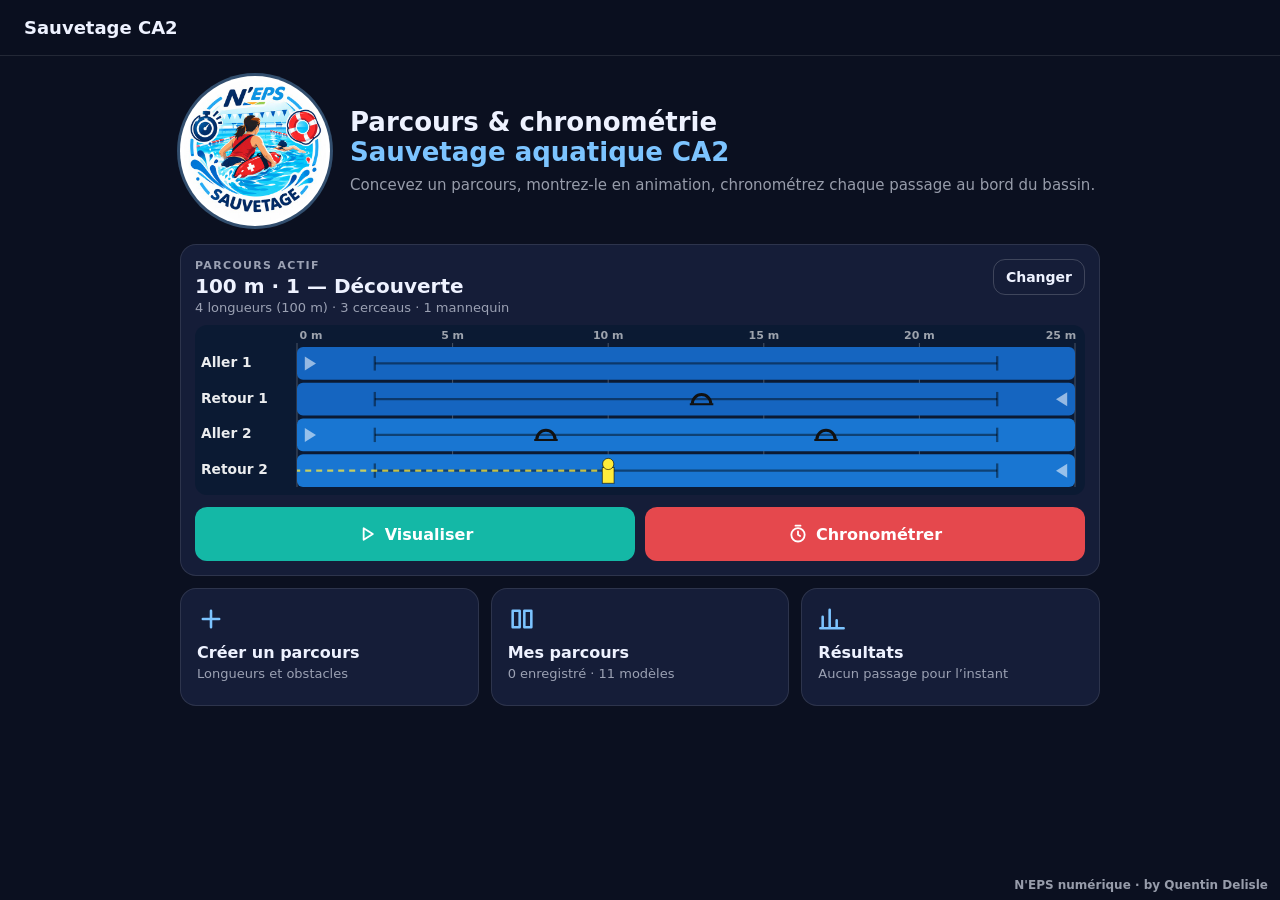
==== index.html @ 8d5564d8 "go" ====
<!DOCTYPE html>
<html lang="fr">
<head>
<meta charset="UTF-8">
<meta name="viewport" content="width=device-width, initial-scale=1.0, viewport-fit=cover">
<title>Sauvetage CA2 — Parcours & Chronométrie</title>
<meta name="description" content="Créer, visualiser et chronométrer des parcours de sauvetage aquatique (CA2) — N'EPS numérique, Académie de Nantes.">
<link rel="manifest" href="manifest.webmanifest">
<meta name="theme-color" content="#0b1020">
<meta name="mobile-web-app-capable" content="yes">
<meta name="apple-mobile-web-app-capable" content="yes">
<meta name="apple-mobile-web-app-status-bar-style" content="black-translucent">
<link rel="apple-touch-icon" href="icons/apple-touch-icon.png">
<link rel="icon" type="image/png" sizes="48x48" href="icons/favicon-48.png">
<link rel="icon" type="image/png" sizes="192x192" href="icons/icon-192.png">
<link rel="stylesheet" href="css/app.css">
</head>
<body>

<!-- ============ Barre d'application ============ -->
<header class="appbar" id="appbar">
  <button class="iconbtn" id="btnBack" aria-label="Retour" title="Retour">
    <svg viewBox="0 0 24 24"><path d="M15 18l-6-6 6-6"/></svg>
  </button>
  <h1 class="appbar-title" id="appTitle">Sauvetage CA2</h1>
  <button class="chip" id="chipCurrent" title="Changer de parcours">
    <svg viewBox="0 0 24 24"><path d="M2 16c2 0 2-1.5 4-1.5S8 16 10 16s2-1.5 4-1.5 2 1.5 4 1.5 2-1.5 4-1.5"/><path d="M2 20c2 0 2-1.5 4-1.5S8 20 10 20s2-1.5 4-1.5 2 1.5 4 1.5 2-1.5 4-1.5"/><circle cx="12" cy="6" r="2.5"/><path d="M12 8.5v3"/></svg>
    <span id="chipCurrentName">—</span>
  </button>
</header>

<main>

<!-- ============ ACCUEIL ============ -->
<section class="view" data-view="home">
  <div class="home">
    <div class="home-hero">
      <img class="home-logo" src="assets/logo.jpg" alt="N'EPS Sauvetage" width="480" height="480">
      <div>
        <h2 class="home-title">Parcours &amp; chronométrie<br><span>Sauvetage aquatique CA2</span></h2>
        <p class="muted">Concevez un parcours, montrez-le en animation, chronométrez chaque passage au bord du bassin.</p>
      </div>
    </div>

    <div class="card current-card">
      <div class="current-head">
        <div>
          <div class="eyebrow">Parcours actif</div>
          <div class="current-name" id="homeCurName">—</div>
          <div class="muted small" id="homeCurSummary"></div>
        </div>
        <button class="btn ghost sm" data-go="library">Changer</button>
      </div>
      <canvas class="schema schema-home" id="homeSchema"></canvas>
      <div class="btnrow">
        <button class="btn teal lg" data-go="view"><svg viewBox="0 0 24 24"><path d="M8 5v14l11-7z"/></svg>Visualiser</button>
        <button class="btn red lg" data-go="chrono"><svg viewBox="0 0 24 24"><circle cx="12" cy="13" r="8"/><path d="M12 9v4l2.5 1.5M9 2h6"/></svg>Chronométrer</button>
      </div>
    </div>

    <div class="tiles">
      <button class="tile" data-action="newParcours">
        <svg viewBox="0 0 24 24"><path d="M12 5v14M5 12h14"/></svg>
        <b>Créer un parcours</b><span>Longueurs et obstacles</span>
      </button>
      <button class="tile" data-go="library">
        <svg viewBox="0 0 24 24"><path d="M4 5h6v14H4zM14 5h6v14h-6z"/></svg>
        <b>Mes parcours</b><span id="tileLibCount">Modèles et parcours enregistrés</span>
      </button>
      <button class="tile" data-go="results">
        <svg viewBox="0 0 24 24"><path d="M4 20V10M10 20V4M16 20v-7M22 20H2"/></svg>
        <b>Résultats</b><span id="tileResCount">Passages chronométrés</span>
      </button>
    </div>
  </div>
</section>

<!-- ============ BIBLIOTHÈQUE ============ -->
<section class="view" data-view="library">
  <div class="wrap">
    <div class="toolbar">
      <button class="btn blue" data-action="newParcours"><svg viewBox="0 0 24 24"><path d="M12 5v14M5 12h14"/></svg>Nouveau parcours</button>
      <label class="btn ghost" for="fileImport"><svg viewBox="0 0 24 24"><path d="M12 3v12M7 10l5 5 5-5M4 21h16"/></svg>Importer (.json)</label>
      <input type="file" id="fileImport" accept="application/json,.json" multiple hidden>
    </div>
    <h3 class="section-title">Mes parcours</h3>
    <div class="grid-cards" id="libUser"></div>
    <h3 class="section-title">Modèles</h3>
    <div class="grid-cards" id="libBuiltin"></div>
  </div>
</section>

<!-- ============ ÉDITEUR ============ -->
<section class="view" data-view="editor">
  <div class="wrap editor">
    <div class="editor-side">
      <div class="card">
        <label class="field">
          <span class="field-lbl">Nom du parcours</span>
          <input type="text" id="edName" maxlength="80" placeholder="ex. Parcours niveau 2 — 2nde 4" autocomplete="off">
        </label>
        <div class="field">
          <span class="field-lbl">Nombre de longueurs (25 m)</span>
          <div class="stepper">
            <button class="btn ghost sq" id="edLenMinus" aria-label="Retirer une longueur">−</button>
            <output id="edLenVal">4</output>
            <button class="btn ghost sq" id="edLenPlus" aria-label="Ajouter une longueur">+</button>
            <span class="muted small" id="edLenMeters">100 m</span>
          </div>
        </div>
      </div>
      <div class="card schema-card">
        <canvas class="schema" id="edSchema"></canvas>
        <ul class="warnings" id="edWarnings"></ul>
      </div>
      <div class="btnrow sticky-actions">
        <button class="btn green lg" id="edSave"><svg viewBox="0 0 24 24"><path d="M5 12l5 5 9-10"/></svg>Enregistrer et utiliser</button>
        <button class="btn ghost" id="edCancel">Annuler</button>
      </div>
    </div>
    <div class="editor-main" id="edLengths"></div>
  </div>
</section>

<!-- ============ VISUALISATION ============ -->
<section class="view" data-view="view">
  <div class="viewer">
    <div class="viewer-bar">
      <button class="btn green" id="simPlay"><svg viewBox="0 0 24 24"><path d="M8 5v14l11-7z"/></svg><span>Lancer</span></button>
      <button class="btn ghost" id="simReset"><svg viewBox="0 0 24 24"><path d="M3 12a9 9 0 1 0 3-6.7L3 8"/><path d="M3 3v5h5"/></svg>Recommencer</button>
      <div class="seg" id="simSpeed" role="group" aria-label="Vitesse">
        <button data-speed="1">×1</button><button data-speed="2">×2</button><button data-speed="4">×4</button>
      </div>
      <div class="sim-status">
        <span id="simStatus">Prêt</span>
        <div class="progress"><i id="simProgress"></i></div>
      </div>
    </div>
    <div class="viewer-canvases">
      <figure class="viewbox"><figcaption>Vue de dessus <small id="simPairLbl"></small></figcaption><div class="canvas-host"><canvas id="cvTop"></canvas></div></figure>
      <figure class="viewbox"><figcaption>Vue de côté</figcaption><div class="canvas-host"><canvas id="cvSide"></canvas></div></figure>
    </div>
  </div>
</section>

<!-- ============ CHRONOMÉTRIE ============ -->
<section class="view" data-view="chrono">
  <div class="wrap chrono">
    <div class="chrono-main">
      <div class="card student">
        <input type="text" id="stNom" placeholder="NOM" autocomplete="off" class="upper">
        <input type="text" id="stPrenom" placeholder="Prénom" autocomplete="off">
        <input type="text" id="stClasse" placeholder="Classe" autocomplete="off" list="classesList" class="classe">
        <datalist id="classesList"></datalist>
      </div>

      <div class="clock" id="chronoClock" aria-live="off">00:00.0</div>

      <button class="tapbtn" id="tapBtn">
        <span class="tap-label" id="tapLabel">Départ</span>
        <span class="tap-sub" id="tapSub">Aller 1</span>
      </button>

      <div class="chrono-tools">
        <div class="faults">
          <button class="btn ghost sq" id="faultMinus" aria-label="Retirer une faute">−</button>
          <button class="btn orange fault-btn" id="faultPlus">Faute <b id="faultCount">0</b></button>
        </div>
        <button class="btn ghost" id="tapUndo"><svg viewBox="0 0 24 24"><path d="M9 14L4 9l5-5"/><path d="M4 9h11a5 5 0 0 1 0 10h-3"/></svg>Annuler le dernier</button>
        <button class="btn ghost" id="chronoReset"><svg viewBox="0 0 24 24"><path d="M3 12a9 9 0 1 0 3-6.7L3 8"/><path d="M3 3v5h5"/></svg>Réinitialiser</button>
      </div>

      <div class="card finish-card" id="finishCard" hidden>
        <div class="finish-title">Arrivée — <span id="finishTime">00:00.0</span></div>
        <div class="btnrow">
          <button class="btn green lg" id="btnSaveResult"><svg viewBox="0 0 24 24"><path d="M5 12l5 5 9-10"/></svg>Enregistrer le passage</button>
          <button class="btn ghost" id="btnResultPng"><svg viewBox="0 0 24 24"><rect x="3" y="4" width="18" height="16" rx="2"/><circle cx="9" cy="10" r="2"/><path d="M21 16l-5-5-9 9"/></svg>Fiche PNG</button>
          <button class="btn blue" id="btnNextStudent">Élève suivant →</button>
        </div>
      </div>

      <label class="switch">
        <input type="checkbox" id="optTimeObs" checked>
        <span>Chronométrer aussi les obstacles</span>
      </label>
    </div>

    <div class="chrono-side">
      <div class="card">
        <canvas class="schema" id="chronoSchema"></canvas>
      </div>
      <div class="card">
        <div class="kpis">
          <div><span>Longueurs</span><b id="kLen">—</b></div>
          <div><span>Obstacles</span><b id="kObs">—</b></div>
          <div><span>Nage seule</span><b id="kSwim">—</b></div>
        </div>
      </div>
      <div class="card">
        <ol class="timeline" id="timeline"></ol>
      </div>
    </div>
  </div>
</section>

<!-- ============ RÉSULTATS ============ -->
<section class="view" data-view="results">
  <div class="wrap">
    <div class="toolbar">
      <input type="search" id="resFilter" placeholder="Filtrer (nom, classe, parcours)…" autocomplete="off">
      <button class="btn green" id="resCsv"><svg viewBox="0 0 24 24"><path d="M12 3v12M7 10l5 5 5-5M4 21h16"/></svg>Exporter CSV</button>
      <button class="btn ghost danger" id="resClear">Tout effacer</button>
    </div>
    <div id="resList" class="res-list"></div>
  </div>
</section>

</main>

<footer class="credit">N'EPS numérique · by Quentin Delisle</footer>

<!-- Modale générique -->
<dialog id="dlg">
  <form method="dialog" class="dlg">
    <h3 id="dlgTitle"></h3>
    <p id="dlgMsg"></p>
    <input type="text" id="dlgInput" hidden autocomplete="off">
    <div class="btnrow end">
      <button class="btn ghost" value="cancel" id="dlgCancel">Annuler</button>
      <button class="btn blue" value="ok" id="dlgOk">OK</button>
    </div>
  </form>
</dialog>
<div id="toasts" aria-live="polite"></div>

<script src="js/store.js"></script>
<script src="js/schema.js"></script>
<script src="js/sim.js"></script>
<script src="js/chrono.js"></script>
<script src="js/export.js"></script>
<script src="js/app.js"></script>
<script>
if('serviceWorker' in navigator && location.protocol.startsWith('http')){
  window.addEventListener('load', ()=>navigator.serviceWorker.register('./sw.js').catch(()=>{}));
}
</script>
</body>
</html>
---- css/app.css ----
/* =========================================================
   Sauvetage CA2 — feuille de styles
   ========================================================= */
:root{
  --bg:#0b1020; --bg2:#111831; --card:#151d38; --card2:#1b2546; --line:rgba(255,255,255,.10); --line2:rgba(255,255,255,.18);
  --text:#eef2ff; --muted:rgba(238,242,255,.62);
  --blue:#2f80ed; --teal:#14b8a6; --green:#22a861; --orange:#f39c12; --red:#e5484d; --violet:#7c5cff; --yellow:#ffd54f;
  --radius:16px; --radius-sm:12px;
  --shadow:0 6px 24px rgba(0,0,0,.28);
  --appbar:56px;
  --font: system-ui, -apple-system, "Segoe UI", Roboto, Arial, sans-serif;
  --mono: ui-monospace, SFMono-Regular, Menlo, Consolas, "Liberation Mono", monospace;
}
*{box-sizing:border-box}
html,body{margin:0;padding:0;background:var(--bg);color:var(--text);font-family:var(--font);-webkit-text-size-adjust:100%}
body{min-height:100dvh;-webkit-tap-highlight-color:transparent}
svg{width:20px;height:20px;fill:none;stroke:currentColor;stroke-width:2.2;stroke-linecap:round;stroke-linejoin:round;flex:0 0 auto}
h1,h2,h3{margin:0}
.muted{color:var(--muted)} .small{font-size:13px}
[hidden]{display:none!important}

/* ---------- Barre d'application ---------- */
.appbar{position:sticky;top:0;z-index:20;height:calc(var(--appbar) + env(safe-area-inset-top));padding:env(safe-area-inset-top) 12px 0;
  display:flex;align-items:center;gap:10px;background:rgba(11,16,32,.92);backdrop-filter:blur(10px);border-bottom:1px solid var(--line)}
.appbar-title{font-size:18px;font-weight:800;flex:1;min-width:0;white-space:nowrap;overflow:hidden;text-overflow:ellipsis}
.iconbtn{width:42px;height:42px;border-radius:12px;border:1px solid var(--line);background:var(--card);color:var(--text);display:grid;place-items:center;cursor:pointer}
.iconbtn:active{transform:scale(.95)}
body.at-home #btnBack{visibility:hidden;width:0;margin-left:-10px;border:0}
.chip{display:flex;align-items:center;gap:8px;max-width:46vw;padding:8px 12px;border-radius:999px;border:1px solid var(--line2);background:var(--card);color:var(--text);font:600 14px var(--font);cursor:pointer}
.chip span{white-space:nowrap;overflow:hidden;text-overflow:ellipsis}
.chip svg{width:18px;height:18px;color:#7cc4ff}
body.at-home .chip{display:none}

main{padding:14px 14px 48px}
.view{display:none;animation:fade .18s ease}
.view.active{display:block}
@keyframes fade{from{opacity:.0;transform:translateY(4px)}to{opacity:1;transform:none}}
.wrap{max-width:1180px;margin:0 auto}

/* ---------- Boutons ---------- */
.btn{display:inline-flex;align-items:center;justify-content:center;gap:8px;min-height:46px;padding:10px 16px;border-radius:var(--radius-sm);
  border:1px solid transparent;color:#fff;font:700 15px var(--font);cursor:pointer;user-select:none;text-decoration:none;
  transition:transform .1s ease, filter .1s ease, background .15s ease;background:var(--card2)}
.btn:active{transform:scale(.97);filter:brightness(1.12)}
.btn:disabled{opacity:.45;pointer-events:none}
.btn.lg{min-height:54px;font-size:16px;padding:12px 20px}
.btn.sm{min-height:36px;padding:6px 12px;font-size:14px}
.btn.sq{width:46px;padding:0;font-size:22px}
.btn.blue{background:var(--blue)} .btn.teal{background:var(--teal)} .btn.green{background:var(--green)}
.btn.orange{background:var(--orange)} .btn.red{background:var(--red)} .btn.violet{background:var(--violet)}
.btn.ghost{background:transparent;border-color:var(--line2);color:var(--text)}
.btn.ghost:hover{background:rgba(255,255,255,.05)}
.btn.danger{color:#ff8a8f;border-color:rgba(229,72,77,.45)}
.btnrow{display:flex;flex-wrap:wrap;gap:10px}
.btnrow.end{justify-content:flex-end}
.btnrow > .btn.lg{flex:1 1 200px}

/* ---------- Cartes ---------- */
.card{background:var(--card);border:1px solid var(--line);border-radius:var(--radius);padding:14px;margin-bottom:12px}
.eyebrow{font-size:11px;letter-spacing:.12em;text-transform:uppercase;color:var(--muted);font-weight:800}
.section-title{font-size:14px;letter-spacing:.06em;text-transform:uppercase;color:var(--muted);margin:22px 2px 10px}
.toolbar{display:flex;flex-wrap:wrap;gap:10px;align-items:center}
.toolbar input[type=search]{flex:1 1 240px}

/* ---------- Champs ---------- */
input[type=text],input[type=search],input[type=number],select{
  background:var(--bg2);color:var(--text);border:1px solid var(--line2);border-radius:var(--radius-sm);
  padding:10px 12px;font:600 16px var(--font);min-height:46px;width:100%}
input:focus,select:focus{outline:2px solid var(--blue);outline-offset:1px}
input.upper{text-transform:uppercase}
.field{display:flex;flex-direction:column;gap:6px;margin-bottom:12px}
.field:last-child{margin-bottom:0}
.field-lbl{font-size:12px;font-weight:800;letter-spacing:.04em;text-transform:uppercase;color:var(--muted)}
.stepper{display:flex;align-items:center;gap:10px}
.stepper output{min-width:44px;text-align:center;font:900 26px var(--font)}

/* ---------- Accueil ---------- */
.home{max-width:920px;margin:0 auto}
.home-hero{display:flex;align-items:center;gap:20px;margin:6px 0 18px}
.home-logo{width:150px;height:150px;border-radius:50%;background:#fff;padding:4px;flex:0 0 auto;object-fit:cover;box-shadow:0 0 0 3px rgba(124,196,255,.35)}
.home-title{font-size:26px;line-height:1.15;font-weight:900}
.home-title span{color:#7cc4ff}
.home-hero p{margin:8px 0 0;font-size:15px}
.current-head{display:flex;justify-content:space-between;gap:12px;align-items:flex-start;margin-bottom:10px}
.current-name{font-size:20px;font-weight:900;margin:2px 0}
.schema{display:block;width:100%;border-radius:12px}
.schema-home{height:170px;margin-bottom:12px}
.tiles{display:grid;grid-template-columns:repeat(3,1fr);gap:12px}
.tile{display:flex;flex-direction:column;align-items:flex-start;gap:4px;text-align:left;padding:16px;border-radius:var(--radius);
  border:1px solid var(--line);background:var(--card);color:var(--text);font:inherit;cursor:pointer;min-height:118px}
.tile:active{transform:scale(.98)}
.tile svg{width:28px;height:28px;color:#7cc4ff;margin-bottom:6px}
.tile b{font-size:16px} .tile span{font-size:13px;color:var(--muted)}
@media (max-width:640px){
  .tiles{grid-template-columns:1fr}
  .tile{min-height:0;flex-direction:row;align-items:center;flex-wrap:wrap}
  .tile svg{margin:0 6px 0 0} .tile span{flex-basis:100%;padding-left:40px}
  .home-hero{flex-direction:column;text-align:center}
  .home-title{font-size:22px}
}

/* ---------- Bibliothèque ---------- */
.grid-cards{display:grid;grid-template-columns:repeat(auto-fill,minmax(280px,1fr));gap:12px}
.pcard{background:var(--card);border:1px solid var(--line);border-radius:var(--radius);padding:12px;display:flex;flex-direction:column;gap:10px}
.pcard.is-current{border-color:var(--teal);box-shadow:0 0 0 1px var(--teal) inset}
.pcard-head{display:flex;justify-content:space-between;gap:8px;align-items:flex-start}
.pcard-name{font-weight:900;font-size:16px;word-break:break-word}
.pcard canvas{height:110px}
.badge{font-size:11px;font-weight:800;padding:3px 8px;border-radius:999px;background:var(--card2);color:var(--muted);white-space:nowrap}
.badge.cur{background:rgba(20,184,166,.18);color:#5eead4}
.pcard .btnrow .btn{flex:1 1 auto;min-height:40px;padding:6px 10px;font-size:14px}
.empty{padding:22px;border:1px dashed var(--line2);border-radius:var(--radius);text-align:center;color:var(--muted)}

/* ---------- Éditeur ---------- */
.editor{display:grid;grid-template-columns:minmax(300px,400px) 1fr;gap:14px;align-items:start}
.editor-side{position:sticky;top:calc(var(--appbar) + 14px)}
.schema-card canvas{height:260px}
.warnings{list-style:none;margin:10px 0 0;padding:0;display:flex;flex-direction:column;gap:6px}
.warnings li{font-size:13px;padding:8px 10px;border-radius:10px;background:rgba(243,156,18,.12);border:1px solid rgba(243,156,18,.35);color:#ffd28a}
.warnings li.ok{background:rgba(34,168,97,.12);border-color:rgba(34,168,97,.35);color:#9be7bf}
.lencard{border-left:8px solid var(--c, var(--blue));background:linear-gradient(90deg, color-mix(in srgb, var(--c) 16%, transparent), transparent 60%), var(--card)}
.lencard-head{display:flex;justify-content:space-between;align-items:center;gap:10px}
.lentag{font-weight:900;font-size:15px;padding:6px 12px;border-radius:999px;background:var(--c);color:#fff}
.lencard-head .muted{flex:1}
.obs{display:grid;grid-template-columns:150px 1fr 1fr 44px;gap:10px;align-items:end;margin-top:10px;padding:10px;border-radius:12px;background:rgba(0,0,0,.22);border:1px solid var(--line)}
.obs .field{margin:0}
.range{display:flex;align-items:center;gap:8px}
.range input[type=range]{flex:1;accent-color:var(--blue);min-height:32px}
.range input[type=number]{width:70px;min-height:40px;padding:6px 8px;text-align:center}
.obs .noextra{min-height:40px;display:flex;align-items:center;color:var(--muted);font-size:13px}
.obs .del{width:44px;height:44px;border-radius:12px;border:1px solid rgba(229,72,77,.45);background:transparent;color:#ff8a8f;display:grid;place-items:center;cursor:pointer}
.obs-type{display:flex;align-items:center;gap:8px}
.obs-type canvas{width:28px;height:28px;flex:0 0 28px}
.addobs{margin-top:10px;width:100%;border-style:dashed}
@media (max-width:900px){
  .editor{grid-template-columns:1fr}
  .editor-side{position:static}
  .schema-card canvas{height:200px}
  .sticky-actions{position:sticky;bottom:10px;z-index:5;background:var(--bg);padding:8px;border-radius:16px;box-shadow:var(--shadow)}
}
@media (max-width:620px){
  .obs{grid-template-columns:1fr 44px}
  .obs > .field:nth-child(2), .obs > .field:nth-child(3){grid-column:1 / -1}
  .obs > .del{grid-row:1;grid-column:2}
}

/* ---------- Visualisation ---------- */
.viewer{max-width:1400px;margin:0 auto;display:flex;flex-direction:column;gap:10px;height:calc(100dvh - var(--appbar) - env(safe-area-inset-top) - 28px - 34px)}
.viewer-bar{display:flex;flex-wrap:wrap;gap:10px;align-items:center}
.seg{display:inline-flex;border:1px solid var(--line2);border-radius:var(--radius-sm);overflow:hidden}
.seg button{min-height:46px;min-width:52px;border:0;background:transparent;color:var(--text);font:800 15px var(--font);cursor:pointer}
.seg button+button{border-left:1px solid var(--line2)}
.seg button.on{background:var(--blue)}
.sim-status{flex:1 1 220px;display:flex;flex-direction:column;gap:6px;font-weight:800}
.progress{height:8px;border-radius:99px;background:var(--card2);overflow:hidden}
.progress i{display:block;height:100%;width:0;background:linear-gradient(90deg,var(--teal),var(--blue));transition:width .1s linear}
.viewer-canvases{flex:1;min-height:0;display:grid;grid-template-rows:1fr 1fr;gap:10px}
.viewbox{margin:0;background:#0f2140;border-radius:var(--radius);padding:8px;display:flex;flex-direction:column;min-height:180px}
.viewbox figcaption{font-size:13px;color:var(--muted);margin:0 6px 6px;font-weight:700}
.viewbox figcaption small{color:#7cc4ff;margin-left:6px}
.canvas-host{flex:1;min-height:0}
.canvas-host canvas{width:100%;height:100%;display:block;border-radius:12px}
@media (orientation:portrait) and (max-width:700px){ .viewer{height:auto} .viewbox{height:34vh} }

/* ---------- Chronométrie ---------- */
.chrono{display:grid;grid-template-columns:minmax(0,1.1fr) minmax(300px,.9fr);gap:14px;align-items:start}
.student{display:grid;grid-template-columns:1fr 1fr 110px;gap:8px;padding:10px}
.clock{font:900 clamp(56px, 11vw, 104px)/1 var(--mono);text-align:center;letter-spacing:.02em;margin:6px 0 12px;
  padding:14px;border-radius:var(--radius);background:rgba(0,0,0,.35);border:1px solid var(--line);color:#7dffb0;font-variant-numeric:tabular-nums}
.clock.idle{color:var(--muted)} .clock.done{color:var(--yellow)}
.tapbtn{width:100%;min-height:150px;border:0;border-radius:22px;color:#fff;cursor:pointer;display:flex;flex-direction:column;align-items:center;justify-content:center;gap:6px;
  background:var(--green);box-shadow:0 8px 0 rgba(0,0,0,.28);transition:transform .06s ease, box-shadow .06s ease, filter .1s;touch-action:manipulation;user-select:none}
.tapbtn:active,.tapbtn.pressed{transform:translateY(5px);box-shadow:0 3px 0 rgba(0,0,0,.28);filter:brightness(1.12)}
.tapbtn:disabled{background:var(--card2)!important;box-shadow:none;cursor:default}
.tap-label{font:900 clamp(34px, 6vw, 54px)/1.05 var(--font);text-transform:uppercase;letter-spacing:.02em}
.tap-sub{font:700 18px var(--font);opacity:.92}
.tapbtn.k-start{background:var(--green)} .tapbtn.k-obsStart{background:var(--blue)} .tapbtn.k-obsEnd{background:var(--violet)}
.tapbtn.k-turn{background:var(--orange)} .tapbtn.k-finish{background:var(--red)}
.chrono-tools{display:flex;flex-wrap:wrap;gap:10px;margin:16px 0 12px}
.faults{display:flex;gap:6px}
.fault-btn{min-width:130px;font-size:17px}
.fault-btn b{background:rgba(0,0,0,.25);padding:2px 10px;border-radius:99px;margin-left:4px}
.finish-card{border-color:rgba(255,213,79,.45);background:rgba(255,213,79,.07)}
.finish-title{font-size:20px;font-weight:900;margin-bottom:10px}
.finish-title span{font-family:var(--mono);color:var(--yellow)}
.switch{display:flex;align-items:center;gap:10px;font-weight:600;color:var(--muted);cursor:pointer;padding:6px 2px}
.switch input{width:22px;height:22px;accent-color:var(--teal)}
#chronoSchema{height:220px}
.kpis{display:grid;grid-template-columns:repeat(3,1fr);gap:8px}
.kpis div{display:flex;flex-direction:column;gap:2px;padding:8px 10px;border-radius:12px;background:rgba(0,0,0,.22)}
.kpis span{font-size:12px;color:var(--muted);font-weight:700}
.kpis b{font:900 20px var(--mono)}
.timeline{list-style:none;margin:0;padding:0;display:flex;flex-direction:column;gap:2px;max-height:46vh;overflow:auto}
.timeline li{display:grid;grid-template-columns:12px 1fr auto;gap:10px;align-items:center;padding:7px 8px;border-radius:10px;font-size:14px}
.timeline li i{width:10px;height:10px;border-radius:50%;background:var(--line2)}
.timeline li .t{font:700 14px var(--mono);color:var(--muted)}
.timeline li.len{font-weight:900;margin-top:6px}
.timeline li.done{color:var(--muted)} .timeline li.done i{background:var(--teal)} .timeline li.done .t{color:var(--text)}
.timeline li.now{background:rgba(255,213,79,.12);color:var(--text);font-weight:800} .timeline li.now i{background:var(--yellow);box-shadow:0 0 0 4px rgba(255,213,79,.25)}
.timeline li .d{font-size:12px;color:var(--muted);font-weight:600}
@media (max-width:900px){
  .chrono{grid-template-columns:1fr}
  .timeline{max-height:none}
}
@media (max-width:520px){ .student{grid-template-columns:1fr 1fr} .student .classe{grid-column:1 / -1} .tapbtn{min-height:130px} }

/* ---------- Résultats ---------- */
.res-list{margin-top:14px;display:flex;flex-direction:column;gap:8px}
.res{display:grid;grid-template-columns:1fr auto auto auto;gap:14px;align-items:center;background:var(--card);border:1px solid var(--line);border-radius:var(--radius-sm);padding:10px 12px}
.res-who b{font-size:16px} .res-who div{font-size:13px;color:var(--muted)}
.res-time{font:900 22px var(--mono)}
.res-f{font-weight:800;font-size:14px;color:#ffb3b5;white-space:nowrap}
.res-f.zero{color:#9be7bf}
.res-act{display:flex;gap:6px}
.res-act .btn{min-height:40px;padding:6px 10px}
.res-group{font-size:13px;font-weight:800;letter-spacing:.06em;text-transform:uppercase;color:var(--muted);margin:14px 2px 2px}
@media (max-width:620px){ .res{grid-template-columns:1fr auto} .res-act{grid-column:1 / -1} }

/* ---------- Dialogues & toasts ---------- */
dialog{border:1px solid var(--line2);border-radius:18px;background:var(--card);color:var(--text);padding:0;width:min(460px,92vw);box-shadow:var(--shadow)}
dialog::backdrop{background:rgba(0,0,0,.6)}
.dlg{padding:18px;display:flex;flex-direction:column;gap:12px}
.dlg h3{font-size:18px} .dlg p{margin:0;color:var(--muted);white-space:pre-line}
#toasts{position:fixed;left:50%;bottom:calc(18px + env(safe-area-inset-bottom));transform:translateX(-50%);display:flex;flex-direction:column;gap:8px;z-index:100;pointer-events:none;width:min(520px,92vw)}
.toast{background:#e8eefc;color:#0b1020;font-weight:700;padding:12px 16px;border-radius:12px;box-shadow:var(--shadow);animation:toast .2s ease}
.toast.err{background:#ffd7d9}
@keyframes toast{from{opacity:0;transform:translateY(8px)}to{opacity:1;transform:none}}

.credit{position:fixed;right:12px;bottom:calc(8px + env(safe-area-inset-bottom));font:800 12px var(--font);color:var(--muted);pointer-events:none;z-index:1}
body:not(.at-home) .credit{display:none}
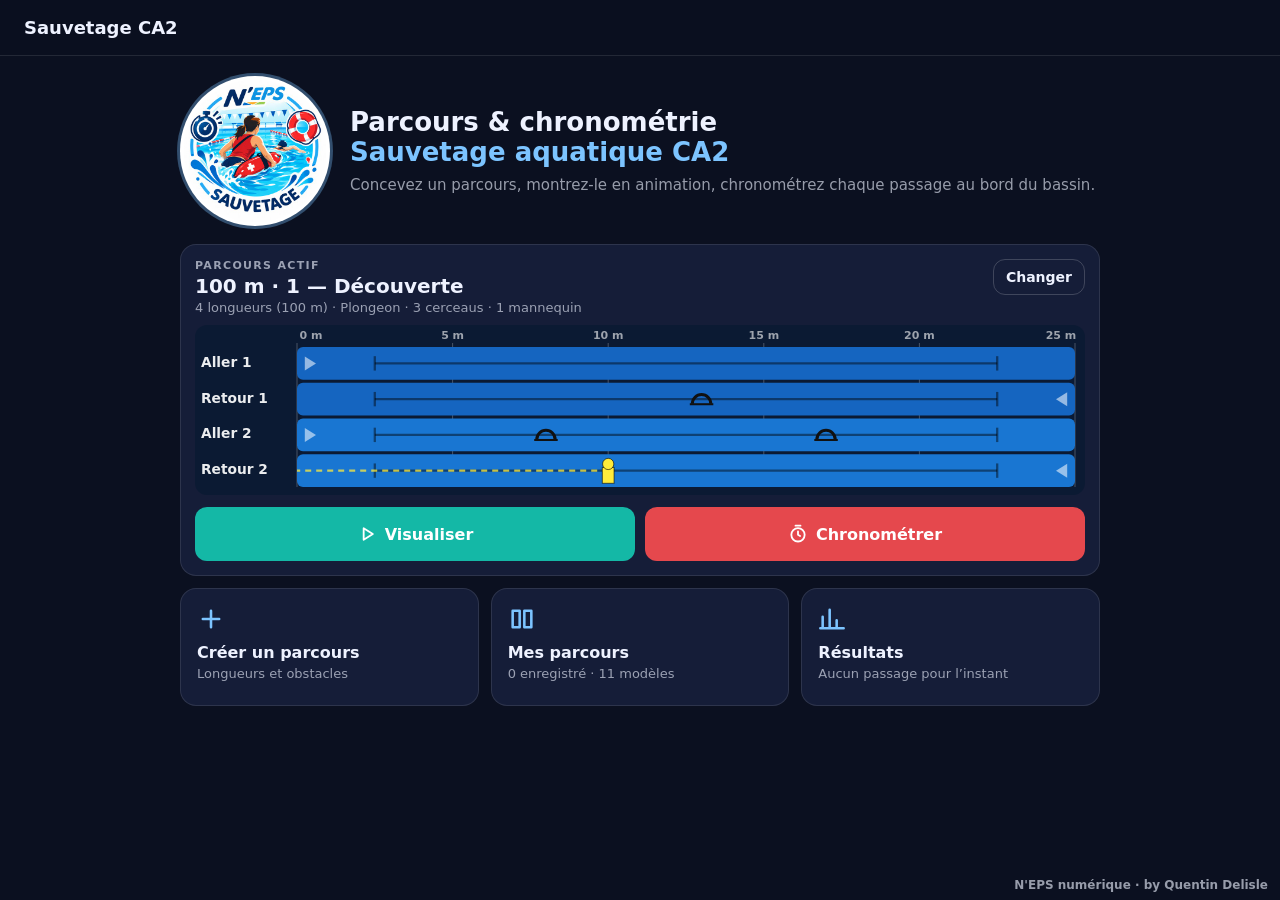
==== commit 25f1019d: "go" ====
--- a/index.html
+++ b/index.html
@@ -108,6 +108,12 @@
             <span class="muted small" id="edLenMeters">100 m</span>
           </div>
         </div>
+        <div class="field">
+          <span class="field-lbl">Entrée dans l'eau</span>
+          <div class="seg seg-text" id="edEntree" role="group" aria-label="Entrée dans l'eau">
+            <button type="button" data-entree="dive">Plongeon</button><button type="button" data-entree="jump">Saut droit</button><button type="button" data-entree="water">Dans l'eau</button>
+          </div>
+        </div>
       </div>
       <div class="card schema-card">
         <canvas class="schema" id="edSchema"></canvas>
--- a/css/app.css
+++ b/css/app.css
@@ -151,6 +151,7 @@
 .seg button{min-height:46px;min-width:52px;border:0;background:transparent;color:var(--text);font:800 15px var(--font);cursor:pointer}
 .seg button+button{border-left:1px solid var(--line2)}
 .seg button.on{background:var(--blue)}
+.seg-text button{padding:0 12px;font-size:14px}
 .sim-status{flex:1 1 220px;display:flex;flex-direction:column;gap:6px;font-weight:800}
 .progress{height:8px;border-radius:99px;background:var(--card2);overflow:hidden}
 .progress i{display:block;height:100%;width:0;background:linear-gradient(90deg,var(--teal),var(--blue));transition:width .1s linear}
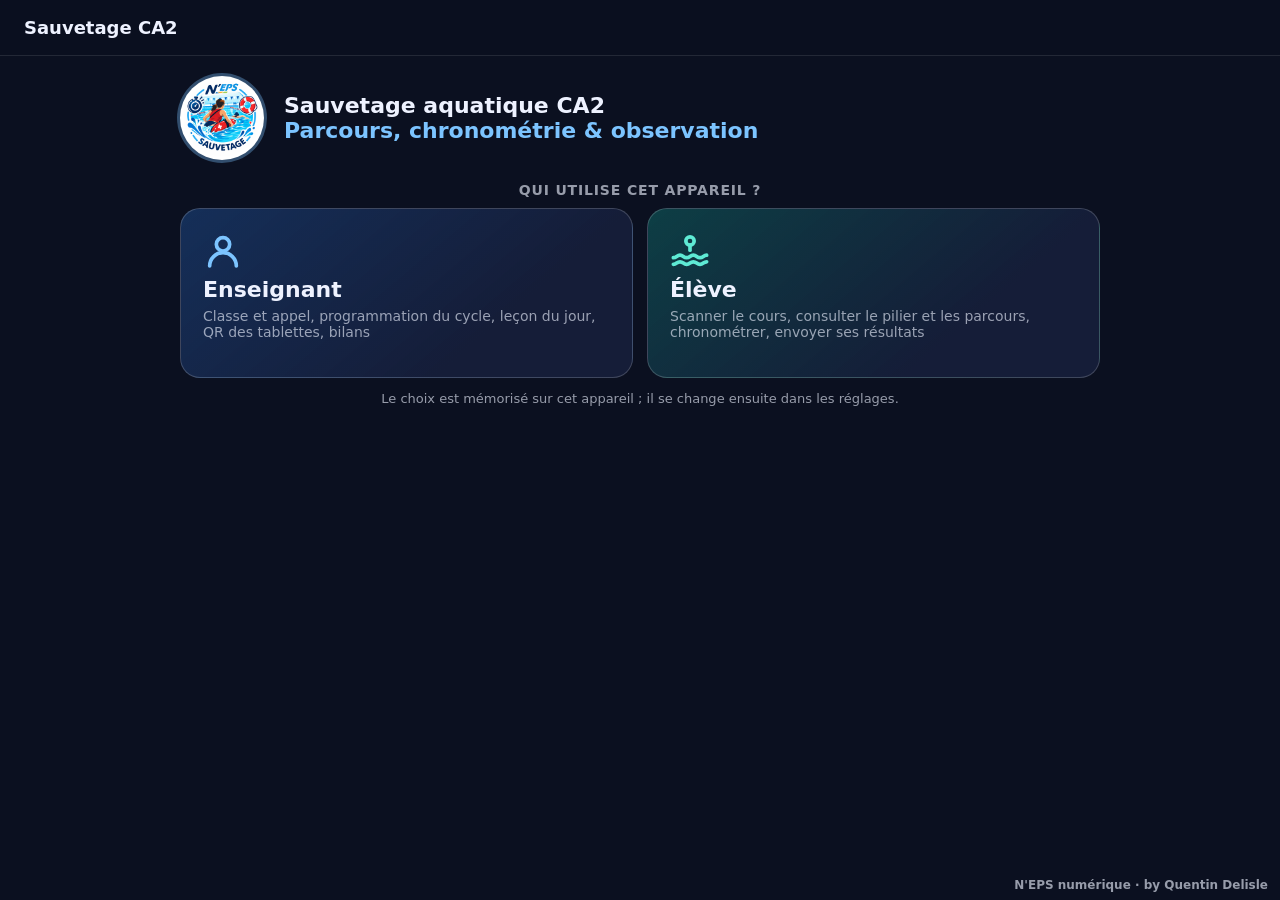
==== commit f3bb79a8: "go" ====
--- a/index.html
+++ b/index.html
@@ -3,7 +3,7 @@
 <head>
 <meta charset="UTF-8">
 <meta name="viewport" content="width=device-width, initial-scale=1.0, viewport-fit=cover">
-<title>Sauvetage CA2 — Parcours & Chronométrie</title>
+<title>Sauvetage CA2 — Parcours, chronométrie & observation</title>
 <meta name="description" content="Créer, visualiser et chronométrer des parcours de sauvetage aquatique (CA2) — N'EPS numérique, Académie de Nantes.">
 <link rel="manifest" href="manifest.webmanifest">
 <meta name="theme-color" content="#0b1020">
@@ -32,48 +32,7 @@
 <main>
 
 <!-- ============ ACCUEIL ============ -->
-<section class="view" data-view="home">
-  <div class="home">
-    <div class="home-hero">
-      <img class="home-logo" src="assets/logo.jpg" alt="N'EPS Sauvetage" width="480" height="480">
-      <div>
-        <h2 class="home-title">Parcours &amp; chronométrie<br><span>Sauvetage aquatique CA2</span></h2>
-        <p class="muted">Concevez un parcours, montrez-le en animation, chronométrez chaque passage au bord du bassin.</p>
-      </div>
-    </div>
-
-    <div class="card current-card">
-      <div class="current-head">
-        <div>
-          <div class="eyebrow">Parcours actif</div>
-          <div class="current-name" id="homeCurName">—</div>
-          <div class="muted small" id="homeCurSummary"></div>
-        </div>
-        <button class="btn ghost sm" data-go="library">Changer</button>
-      </div>
-      <canvas class="schema schema-home" id="homeSchema"></canvas>
-      <div class="btnrow">
-        <button class="btn teal lg" data-go="view"><svg viewBox="0 0 24 24"><path d="M8 5v14l11-7z"/></svg>Visualiser</button>
-        <button class="btn red lg" data-go="chrono"><svg viewBox="0 0 24 24"><circle cx="12" cy="13" r="8"/><path d="M12 9v4l2.5 1.5M9 2h6"/></svg>Chronométrer</button>
-      </div>
-    </div>
-
-    <div class="tiles">
-      <button class="tile" data-action="newParcours">
-        <svg viewBox="0 0 24 24"><path d="M12 5v14M5 12h14"/></svg>
-        <b>Créer un parcours</b><span>Longueurs et obstacles</span>
-      </button>
-      <button class="tile" data-go="library">
-        <svg viewBox="0 0 24 24"><path d="M4 5h6v14H4zM14 5h6v14h-6z"/></svg>
-        <b>Mes parcours</b><span id="tileLibCount">Modèles et parcours enregistrés</span>
-      </button>
-      <button class="tile" data-go="results">
-        <svg viewBox="0 0 24 24"><path d="M4 20V10M10 20V4M16 20v-7M22 20H2"/></svg>
-        <b>Résultats</b><span id="tileResCount">Passages chronométrés</span>
-      </button>
-    </div>
-  </div>
-</section>
+<section class="view" data-view="home"></section>
 
 <!-- ============ BIBLIOTHÈQUE ============ -->
 <section class="view" data-view="library">
@@ -153,7 +112,8 @@
 <section class="view" data-view="chrono">
   <div class="wrap chrono">
     <div class="chrono-main">
-      <div class="card student">
+      <div class="card passage" id="stCtx" hidden></div>
+      <div class="card student" id="stFree">
         <input type="text" id="stNom" placeholder="NOM" autocomplete="off" class="upper">
         <input type="text" id="stPrenom" placeholder="Prénom" autocomplete="off">
         <input type="text" id="stClasse" placeholder="Classe" autocomplete="off" list="classesList" class="classe">
@@ -192,6 +152,7 @@
     </div>
 
     <div class="chrono-side">
+      <div class="card obs-card" id="obsCard" hidden></div>
       <div class="card">
         <canvas class="schema" id="chronoSchema"></canvas>
       </div>
@@ -239,12 +200,19 @@
 </dialog>
 <div id="toasts" aria-live="polite"></div>
 
+<script src="lib/qrcode.js"></script>
+<script src="lib/jsQR.js"></script>
+<script src="lib/zxing-reader.js"></script>
+<script src="lib/xlsx.full.min.js" defer></script>
 <script src="js/store.js"></script>
 <script src="js/schema.js"></script>
 <script src="js/sim.js"></script>
 <script src="js/chrono.js"></script>
 <script src="js/export.js"></script>
+<script src="js/qr.js"></script>
+<script src="js/classe.js"></script>
 <script src="js/app.js"></script>
+<script src="js/modes.js"></script>
 <script>
 if('serviceWorker' in navigator && location.protocol.startsWith('http')){
   window.addEventListener('load', ()=>navigator.serviceWorker.register('./sw.js').catch(()=>{}));
--- a/css/app.css
+++ b/css/app.css
@@ -229,3 +229,178 @@
 
 .credit{position:fixed;right:12px;bottom:calc(8px + env(safe-area-inset-bottom));font:800 12px var(--font);color:var(--muted);pointer-events:none;z-index:1}
 body:not(.at-home) .credit{display:none}
+
+/* =========================================================
+   V6 — modes enseignant / élève, QR, observation
+   ========================================================= */
+textarea{background:var(--bg2);color:var(--text);border:1px solid var(--line2);border-radius:var(--radius-sm);padding:10px 12px;font:500 15px var(--font);width:100%;resize:vertical}
+input[type=date]{background:var(--bg2);color:var(--text);border:1px solid var(--line2);border-radius:var(--radius-sm);padding:8px 10px;font:600 15px var(--font);min-height:42px;color-scheme:dark}
+.center{text-align:center} .btnrow.center{justify-content:center}
+.row{display:flex;flex-wrap:wrap;gap:10px;align-items:center}
+.row > input{flex:1 1 160px}
+.grow{flex:1 1 auto;min-width:0}
+.card h3{font-size:17px;margin-bottom:6px} .card h4{margin:14px 0 6px;font-size:14px;color:#7cc4ff}
+.iconbtn.sm{width:34px;height:34px;border-radius:10px} .iconbtn.sm svg{width:16px;height:16px}
+
+/* Accueil */
+.home-hero.compact .home-logo{width:84px;height:84px}
+.home-hero.compact .home-title{font-size:22px}
+.role-pick{display:grid;grid-template-columns:1fr 1fr;gap:14px;margin:8px 0 12px}
+.role-btn{display:flex;flex-direction:column;align-items:flex-start;gap:6px;text-align:left;padding:22px;border-radius:20px;border:1px solid var(--line2);background:var(--card);color:var(--text);font:inherit;cursor:pointer;min-height:170px}
+.role-btn svg{width:40px;height:40px} .role-btn b{font-size:22px} .role-btn span{color:var(--muted);font-size:14px}
+.role-btn.prof{background:linear-gradient(140deg, rgba(47,128,237,.28), var(--card) 70%)} .role-btn.prof svg{color:#7cc4ff}
+.role-btn.eleve{background:linear-gradient(140deg, rgba(20,184,166,.28), var(--card) 70%)} .role-btn.eleve svg{color:#5eead4}
+.role-btn:active{transform:scale(.98)}
+.class-bar{display:flex;align-items:center;gap:12px}
+.class-bar select{flex:1}
+.today-card{border-color:rgba(243,156,18,.45);background:linear-gradient(140deg, rgba(243,156,18,.12), var(--card) 60%)}
+.today-head{display:flex;justify-content:space-between;align-items:flex-start;gap:10px;flex-wrap:wrap}
+.chips{display:flex;flex-wrap:wrap;gap:6px;margin:8px 0}
+.pchip{padding:5px 10px;border-radius:999px;background:rgba(124,92,255,.22);border:1px solid rgba(124,92,255,.5);font-weight:800;font-size:13px}
+.obj{margin:6px 0;padding:8px 10px;border-left:3px solid var(--orange);background:rgba(0,0,0,.2);border-radius:8px;white-space:pre-line}
+.tile.hot{border-color:rgba(229,72,77,.6);background:linear-gradient(140deg, rgba(229,72,77,.22), var(--card) 70%)}
+.tile.hot svg{color:#ff8a8f}
+.home-foot{margin-top:16px}
+.scan-first{text-align:center;padding:26px}
+.scan-first .btn{margin-top:10px}
+@media (max-width:640px){ .role-pick{grid-template-columns:1fr} .role-btn{min-height:0} }
+
+/* Fenêtres superposées */
+.overlay{position:fixed;inset:0;z-index:60;background:rgba(3,6,15,.72);display:flex;align-items:flex-start;justify-content:center;padding:max(14px, env(safe-area-inset-top)) 12px 14px;overflow:auto;animation:fade .15s ease}
+.overlay-box{background:var(--bg2);border:1px solid var(--line2);border-radius:20px;width:min(720px,100%);box-shadow:var(--shadow);margin:auto 0}
+.overlay-box.wide{width:min(980px,100%)} .overlay-box.sm{width:min(460px,100%)}
+.overlay-head{display:flex;align-items:center;justify-content:space-between;gap:10px;padding:12px 14px;border-bottom:1px solid var(--line)}
+.overlay-head h3{font-size:17px}
+.overlay-body{padding:14px}
+.overlay-body p{margin-top:0}
+.pick-grid{display:grid;grid-template-columns:repeat(auto-fill,minmax(150px,1fr));gap:8px;padding:14px}
+.pick{min-height:64px;border-radius:14px;border:1px solid var(--line2);background:var(--card);color:var(--text);font:800 17px var(--font);cursor:pointer;display:flex;flex-direction:column;align-items:center;justify-content:center;gap:2px}
+.pick.on{background:var(--blue);border-color:var(--blue)}
+.pick small{font-size:11px;font-weight:700;color:var(--muted)}
+.pick:disabled{opacity:.4}
+.pick-list{display:flex;flex-direction:column;gap:8px;max-height:65vh;overflow:auto}
+.pick-row{display:flex;flex-direction:column;align-items:flex-start;gap:2px;text-align:left;padding:12px;border-radius:12px;border:1px solid var(--line);background:var(--card);color:var(--text);font:inherit;cursor:pointer}
+.pick-row b{font-size:15px}
+
+/* Élèves */
+.stu-grid{display:grid;grid-template-columns:repeat(auto-fill,minmax(220px,1fr));gap:8px;margin-top:8px}
+.stu{display:grid;grid-template-columns:1fr auto;grid-template-rows:auto auto;column-gap:8px;padding:8px 10px;border-radius:12px;background:rgba(0,0,0,.2);border:1px solid var(--line)}
+.stu .iconbtn{grid-row:1/3;grid-column:2;align-self:center}
+details.paste{margin-top:10px} details.paste summary{cursor:pointer;color:#7cc4ff;font-weight:700;margin-bottom:8px}
+details.paste .btn{margin-top:8px}
+
+/* Programmation */
+.lesson-row.is-cur{border-color:var(--orange);box-shadow:0 0 0 1px var(--orange) inset}
+.lr-head{display:flex;align-items:center;gap:10px;flex-wrap:wrap;margin-bottom:8px}
+.ltag{font-weight:900;padding:6px 12px;border-radius:999px;background:var(--blue)}
+.pil-chips{display:flex;flex-wrap:wrap;gap:6px;margin-bottom:8px}
+.ptoggle{padding:8px 12px;border-radius:999px;border:1px solid var(--line2);background:transparent;color:var(--text);font:700 14px var(--font);cursor:pointer}
+.ptoggle.on{background:var(--violet);border-color:var(--violet)}
+.lesson-picker{display:flex;flex-wrap:wrap;gap:6px;margin:6px 0}
+.lesson-picker button{min-width:46px;min-height:44px;border-radius:12px;border:1px solid var(--line2);background:var(--card2);color:var(--text);font:800 16px var(--font);cursor:pointer;position:relative}
+.lesson-picker button.on{background:var(--blue);border-color:var(--blue)}
+.lesson-picker button.cur::after{content:'';position:absolute;top:4px;right:4px;width:7px;height:7px;border-radius:50%;background:var(--orange)}
+
+/* Appel */
+.att-grid{display:grid;grid-template-columns:repeat(auto-fill,minmax(190px,1fr));gap:8px;margin-top:8px}
+.att{padding:10px;border-radius:14px;background:rgba(0,0,0,.2);border:1px solid var(--line)}
+.att b{display:block;font-size:16px;margin-bottom:8px}
+.att.is-abs{opacity:.6;border-color:rgba(229,72,77,.5)} .att.is-inap{border-color:rgba(243,156,18,.6)}
+.att-btns{display:flex;gap:6px}
+.att-btns button{flex:1;min-height:38px;border-radius:10px;border:1px solid var(--line2);background:transparent;color:var(--text);font:700 13px var(--font);cursor:pointer}
+.att-btns button.on.abs{background:var(--red);border-color:var(--red)} .att-btns button.on.inap{background:var(--orange);border-color:var(--orange)}
+.tag{display:inline-block;font-size:11px;font-weight:800;padding:2px 8px;border-radius:999px;vertical-align:middle}
+.tag.abs{background:rgba(229,72,77,.25);color:#ff9ea2} .tag.inap{background:rgba(243,156,18,.25);color:#ffd28a} .tag.ok{background:rgba(34,168,97,.22);color:#9be7bf}
+.qr-card{border-color:rgba(243,156,18,.45)}
+
+/* QR */
+.qr-box{display:flex;flex-direction:column;align-items:center;gap:10px}
+.qr-box img{width:min(78vh, 92vw, 560px);height:auto;background:#fff;border-radius:12px;image-rendering:pixelated}
+.qr-title{font-weight:900;font-size:18px}
+.qr-part{font:900 22px var(--font)}
+.qr-nums{display:flex;flex-wrap:wrap;gap:6px;justify-content:center}
+.qr-nums button{min-width:40px;min-height:40px;border-radius:10px;border:1px solid var(--line2);background:var(--card2);color:var(--text);font:800 15px var(--font);cursor:pointer}
+.qr-nums button.on{background:var(--orange);border-color:var(--orange)}
+.scan-wrap{position:relative;max-width:560px;margin:0 auto;border-radius:16px;overflow:hidden;background:#000;aspect-ratio:4/3}
+.scan-wrap video{width:100%;height:100%;object-fit:cover;display:block}
+.scan-frame{position:absolute;inset:6%;border:4px solid var(--orange);border-radius:18px;box-shadow:0 0 0 2000px rgba(0,0,0,.25)}
+.scan-info{max-width:560px;margin:10px auto}
+.scan-msg{text-align:center;font-weight:900;font-size:18px;margin:8px 0}
+.scan-diag{text-align:center;font-size:11px;color:var(--muted)}
+.scan-grid{display:flex;flex-wrap:wrap;gap:6px;justify-content:center}
+.scan-grid span{min-width:34px;height:34px;display:grid;place-items:center;border-radius:9px;background:var(--card2);border:1px solid var(--line2);font-weight:800}
+.scan-grid span.ok{background:var(--green);border-color:var(--green)}
+.recv-log{margin:6px 0 0;padding-left:18px;display:flex;flex-direction:column;gap:4px}
+.app-qr{width:150px;height:150px;background:#fff;border-radius:10px}
+code{font-family:var(--mono);font-size:12px;word-break:break-all;color:#7cc4ff}
+
+/* Bilans */
+.crit-bars{display:flex;flex-direction:column;gap:10px}
+.cbar{display:grid;grid-template-columns:minmax(180px,1.2fr) 2fr 110px;gap:10px;align-items:center}
+.cbar > div:first-child{display:flex;flex-direction:column}
+.bar{height:14px;border-radius:999px;background:rgba(255,255,255,.08);overflow:hidden}
+.bar i{display:block;height:100%;border-radius:999px}
+.pv{font-weight:900;text-align:right} .pv small{display:block;font-weight:600;color:var(--muted)}
+.hi{background:#22a861} .mid{background:#9ccc65} .low{background:#f39c12} .vlow{background:#e5484d} .none{background:transparent}
+.table-wrap{overflow:auto;-webkit-overflow-scrolling:touch}
+table.bt{border-collapse:collapse;width:100%;font-size:14px}
+.bt th,.bt td{padding:8px;border-bottom:1px solid var(--line);text-align:left;vertical-align:top}
+.bt th{font-size:12px;color:var(--muted);font-weight:800;white-space:nowrap}
+.bt th small,.bt td small{display:block;font-weight:600;color:var(--muted);font-size:11px}
+.bt td.c{text-align:center}
+.bt tr.is-att td{opacity:.65}
+.pc{display:inline-block;min-width:48px;padding:3px 8px;border-radius:8px;font-weight:800;color:#fff}
+.pc.none{color:var(--muted)} .pc.mid{color:#0b1020}
+.linkbtn{background:none;border:0;color:#7cc4ff;font:800 14px var(--font);cursor:pointer;padding:0;text-align:left}
+.cycle{display:grid;grid-template-columns:230px 1fr;gap:12px;align-items:start}
+.cycle-list{display:flex;flex-direction:column;gap:4px;max-height:calc(100dvh - 120px);overflow:auto;position:sticky;top:calc(var(--appbar) + 14px)}
+.cycle-list button{text-align:left;padding:9px 10px;border-radius:10px;border:0;background:transparent;color:var(--text);font:700 15px var(--font);cursor:pointer}
+.cycle-list button.on{background:var(--blue)}
+.fiche h2{font-size:24px;margin:2px 0}
+.evo + .evo{margin-top:12px}
+.pass{margin-bottom:6px} .pass small{display:block;color:var(--muted)}
+@media (max-width:760px){ .cycle{grid-template-columns:1fr} .cycle-list{flex-direction:row;flex-wrap:wrap;max-height:none;position:static} .cbar{grid-template-columns:1fr 90px} .cbar .bar{grid-column:1/-1;grid-row:2} }
+
+/* Piliers */
+.pil-cards{grid-template-columns:repeat(auto-fill,minmax(320px,1fr))}
+.pil h3{font-size:18px}
+.contenus{margin:6px 0 10px;padding-left:18px;color:var(--text)} .contenus li{margin:3px 0}
+.crits{margin:0 0 10px;padding-left:22px;display:flex;flex-direction:column;gap:6px}
+.crits li b{display:block} .crits li span{color:var(--muted);font-size:14px}
+.pil.big h2{font-size:24px;margin:4px 0 6px} .pil.big .contenus{font-size:17px} .pil.big .crits li{font-size:16px}
+.pil-form fieldset{border:1px solid var(--line2);border-radius:12px;padding:10px;margin:0 0 10px;display:flex;flex-direction:column;gap:8px}
+.pil-form legend{font-weight:800;color:#7cc4ff;padding:0 6px}
+.mine{list-style:none;margin:0;padding:0;display:flex;flex-direction:column;gap:6px}
+.mine li{display:grid;grid-template-columns:150px 1fr auto;gap:10px;align-items:center;padding:8px 10px;border-radius:10px;background:rgba(0,0,0,.2)}
+
+/* Chrono : passage + observation */
+.passage{display:flex;flex-direction:column;gap:10px}
+.pass-grid{display:grid;grid-template-columns:1fr 1fr;gap:10px}
+.pass-grid .field{margin:0}
+.swimmer-btn{display:flex;flex-direction:column;align-items:flex-start;gap:2px;width:100%;padding:12px 14px;border-radius:14px;border:2px solid var(--blue);background:rgba(47,128,237,.14);color:var(--text);font:inherit;cursor:pointer;text-align:left}
+.swimmer-btn b{font-size:24px}
+.swimmer-btn.empty{border-style:dashed;border-color:var(--orange);background:rgba(243,156,18,.12)}
+.obs-card{border-color:rgba(124,92,255,.55);background:linear-gradient(160deg, rgba(124,92,255,.14), var(--card) 60%)}
+.obs-top b{font-size:17px}
+.obs-tabs{display:flex;flex-wrap:wrap;gap:6px;margin:10px 0}
+.obs-tabs button{padding:7px 10px;border-radius:10px;border:1px solid var(--line2);background:transparent;color:var(--text);font:800 13px var(--font);cursor:pointer}
+.obs-tabs button.on{background:var(--violet);border-color:var(--violet)}
+.obs-tabs button.full:not(.on){border-color:var(--green);color:#9be7bf}
+.obs-tabs small{opacity:.8}
+.ob-row{display:grid;grid-template-columns:1fr auto;gap:10px;align-items:center;padding:10px 0;border-top:1px solid var(--line)}
+.ob-txt b{display:block;font-size:15px} .ob-txt span{display:block;color:var(--muted);font-size:14px}
+.ob-btns{display:flex;gap:6px}
+.ob-btns button{min-width:72px;min-height:52px;border-radius:12px;border:2px solid var(--line2);background:transparent;color:var(--text);font:900 17px var(--font);cursor:pointer}
+.ob-btns .yes.on{background:var(--green);border-color:var(--green)}
+.ob-btns .no.on{background:var(--red);border-color:var(--red)}
+@media (max-width:620px){ .pass-grid{grid-template-columns:1fr} .mine li{grid-template-columns:1fr auto} .mine li span{grid-column:1} }
+
+/* Impression (fiche élève) */
+@media print{
+  body{background:#fff;color:#000}
+  .appbar,.credit,.no-print,.cycle-list,#toasts{display:none!important}
+  .cycle{grid-template-columns:1fr} .card{background:#fff;border-color:#bbb;color:#000}
+  .bt th,.bt td{border-color:#ccc;color:#000} .muted,.bt th small,.bt td small{color:#444}
+  .view:not(.active){display:none!important}
+}
+.bt td:first-child{white-space:nowrap}
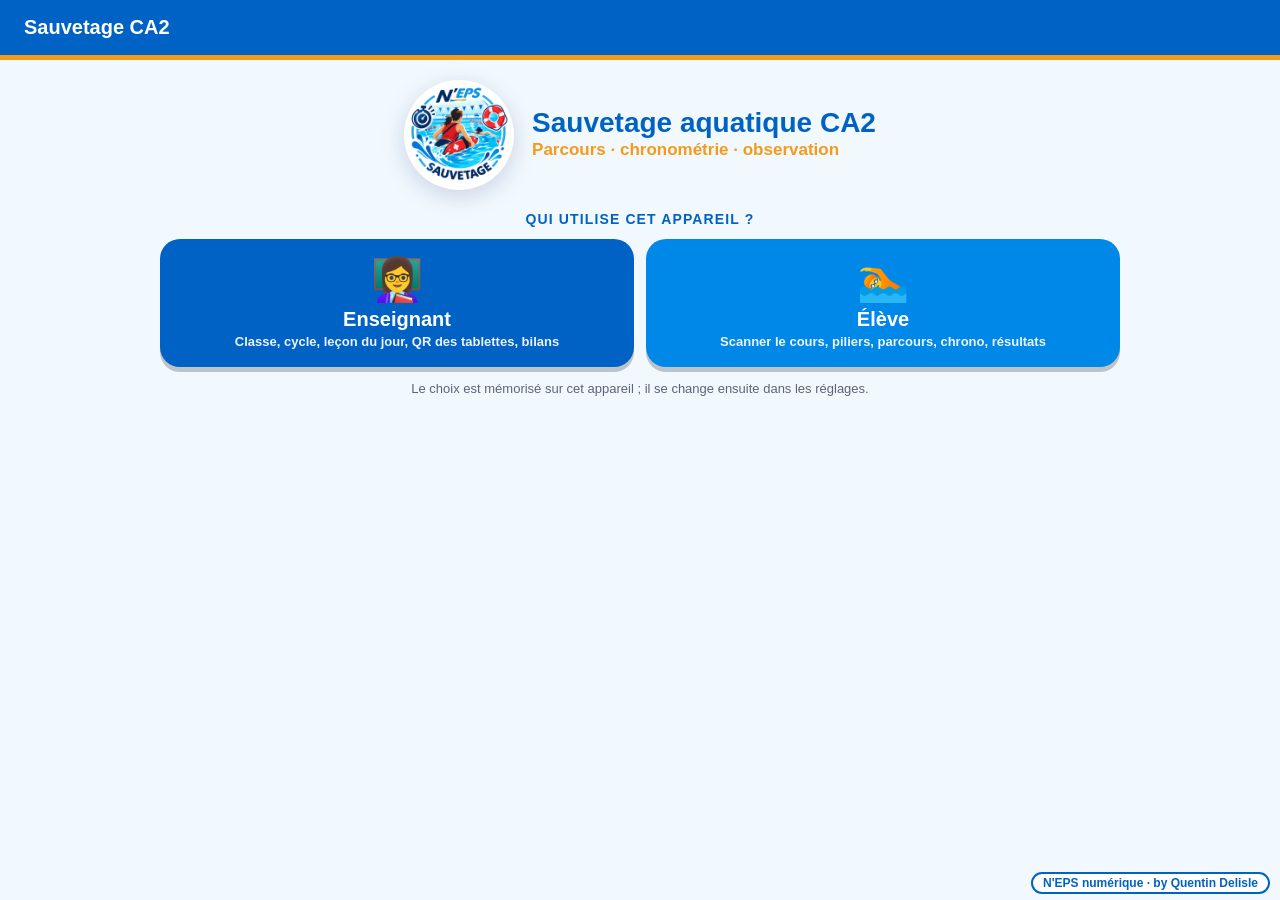
==== commit 552ee973: "go" ====
--- a/index.html
+++ b/index.html
@@ -6,7 +6,7 @@
 <title>Sauvetage CA2 — Parcours, chronométrie & observation</title>
 <meta name="description" content="Créer, visualiser et chronométrer des parcours de sauvetage aquatique (CA2) — N'EPS numérique, Académie de Nantes.">
 <link rel="manifest" href="manifest.webmanifest">
-<meta name="theme-color" content="#0b1020">
+<meta name="theme-color" content="#0062C4">
 <meta name="mobile-web-app-capable" content="yes">
 <meta name="apple-mobile-web-app-capable" content="yes">
 <meta name="apple-mobile-web-app-status-bar-style" content="black-translucent">
@@ -138,6 +138,7 @@
 
       <div class="card finish-card" id="finishCard" hidden>
         <div class="finish-title">Arrivée — <span id="finishTime">00:00.0</span></div>
+        <div class="finish-speed" id="finishSpeed" hidden></div>
         <div class="btnrow">
           <button class="btn green lg" id="btnSaveResult"><svg viewBox="0 0 24 24"><path d="M5 12l5 5 9-10"/></svg>Enregistrer le passage</button>
           <button class="btn ghost" id="btnResultPng"><svg viewBox="0 0 24 24"><rect x="3" y="4" width="18" height="16" rx="2"/><circle cx="9" cy="10" r="2"/><path d="M21 16l-5-5-9 9"/></svg>Fiche PNG</button>
--- a/css/app.css
+++ b/css/app.css
@@ -1,136 +1,178 @@
 /* =========================================================
-   Sauvetage CA2 — feuille de styles
+   Sauvetage CA2 — feuille de styles (V6.1)
+   Thème clair d'extérieur, inspiré de l'appli Biathlon :
+   fond clair, textes très foncés, couleurs franches, bordures épaisses.
    ========================================================= */
 :root{
-  --bg:#0b1020; --bg2:#111831; --card:#151d38; --card2:#1b2546; --line:rgba(255,255,255,.10); --line2:rgba(255,255,255,.18);
-  --text:#eef2ff; --muted:rgba(238,242,255,.62);
-  --blue:#2f80ed; --teal:#14b8a6; --green:#22a861; --orange:#f39c12; --red:#e5484d; --violet:#7c5cff; --yellow:#ffd54f;
+  --navy:#0062C4; --ink:#002E6E; --blue:#0088E8; --blue-l:#E3F3FD;
+  --orange:#F59A1B; --orange-l:#FFF3E2; --green:#3A9A1E; --green-l:#E7F5DF;
+  --red:#E8403B; --red-l:#FFE7E5; --yellow:#FFD000; --violet:#7B4BD8; --violet-l:#EFE8FC; --teal:#0E9AA7; --teal-l:#E0F5F6;
+  --grey:#5B6478; --line:#C9D1E0; --line2:#AEB9CF;
+  --bg:#F2F9FE; --bg2:#FFFFFF; --card:#FFFFFF; --card2:#EEF4FB;
+  --text:var(--ink); --muted:#5B6478;
   --radius:16px; --radius-sm:12px;
-  --shadow:0 6px 24px rgba(0,0,0,.28);
-  --appbar:56px;
-  --font: system-ui, -apple-system, "Segoe UI", Roboto, Arial, sans-serif;
+  --shadow:0 6px 22px rgba(11,42,107,.14);
+  --appbar:60px;
+  --font: -apple-system, BlinkMacSystemFont, "Segoe UI", Roboto, Helvetica, Arial, sans-serif;
   --mono: ui-monospace, SFMono-Regular, Menlo, Consolas, "Liberation Mono", monospace;
 }
-*{box-sizing:border-box}
-html,body{margin:0;padding:0;background:var(--bg);color:var(--text);font-family:var(--font);-webkit-text-size-adjust:100%}
-body{min-height:100dvh;-webkit-tap-highlight-color:transparent}
+*{box-sizing:border-box;-webkit-tap-highlight-color:transparent}
+html,body{margin:0;padding:0;background:var(--bg);color:var(--ink);font-family:var(--font);-webkit-text-size-adjust:100%}
+body{min-height:100dvh;font-size:16px;line-height:1.35}
+button{font-family:inherit;touch-action:manipulation}
 svg{width:20px;height:20px;fill:none;stroke:currentColor;stroke-width:2.2;stroke-linecap:round;stroke-linejoin:round;flex:0 0 auto}
-h1,h2,h3{margin:0}
+svg.yarn-ico,svg.pil-art,svg.yarn-svg{stroke:none}
+h1,h2,h3,h4{margin:0;color:var(--ink)}
 .muted{color:var(--muted)} .small{font-size:13px}
 [hidden]{display:none!important}
+.ok{color:var(--green);font-weight:800} .ko{color:var(--red);font-weight:800}
 
 /* ---------- Barre d'application ---------- */
-.appbar{position:sticky;top:0;z-index:20;height:calc(var(--appbar) + env(safe-area-inset-top));padding:env(safe-area-inset-top) 12px 0;
-  display:flex;align-items:center;gap:10px;background:rgba(11,16,32,.92);backdrop-filter:blur(10px);border-bottom:1px solid var(--line)}
-.appbar-title{font-size:18px;font-weight:800;flex:1;min-width:0;white-space:nowrap;overflow:hidden;text-overflow:ellipsis}
-.iconbtn{width:42px;height:42px;border-radius:12px;border:1px solid var(--line);background:var(--card);color:var(--text);display:grid;place-items:center;cursor:pointer}
+.appbar{position:sticky;top:0;z-index:20;min-height:calc(var(--appbar) + env(safe-area-inset-top));padding:env(safe-area-inset-top) 12px 0;
+  display:flex;align-items:center;gap:10px;background:var(--navy);color:#fff;border-bottom:5px solid var(--orange)}
+.appbar-title{font-size:20px;font-weight:900;flex:1;min-width:0;white-space:nowrap;overflow:hidden;text-overflow:ellipsis;color:#fff}
+.iconbtn{width:44px;height:44px;border-radius:12px;border:2px solid var(--line);background:#fff;color:var(--navy);display:grid;place-items:center;cursor:pointer}
+.appbar .iconbtn{border-color:rgba(255,255,255,.6)}
 .iconbtn:active{transform:scale(.95)}
 body.at-home #btnBack{visibility:hidden;width:0;margin-left:-10px;border:0}
-.chip{display:flex;align-items:center;gap:8px;max-width:46vw;padding:8px 12px;border-radius:999px;border:1px solid var(--line2);background:var(--card);color:var(--text);font:600 14px var(--font);cursor:pointer}
+.chip{display:flex;align-items:center;gap:8px;max-width:46vw;padding:8px 12px;border-radius:999px;border:2px solid rgba(255,255,255,.7);background:rgba(255,255,255,.14);color:#fff;font:800 14px var(--font);cursor:pointer}
 .chip span{white-space:nowrap;overflow:hidden;text-overflow:ellipsis}
-.chip svg{width:18px;height:18px;color:#7cc4ff}
+.chip svg{width:18px;height:18px;color:#fff}
 body.at-home .chip{display:none}
 
-main{padding:14px 14px 48px}
+main{padding:14px 14px 56px}
 .view{display:none;animation:fade .18s ease}
 .view.active{display:block}
 @keyframes fade{from{opacity:.0;transform:translateY(4px)}to{opacity:1;transform:none}}
 .wrap{max-width:1180px;margin:0 auto}
 
 /* ---------- Boutons ---------- */
-.btn{display:inline-flex;align-items:center;justify-content:center;gap:8px;min-height:46px;padding:10px 16px;border-radius:var(--radius-sm);
-  border:1px solid transparent;color:#fff;font:700 15px var(--font);cursor:pointer;user-select:none;text-decoration:none;
-  transition:transform .1s ease, filter .1s ease, background .15s ease;background:var(--card2)}
-.btn:active{transform:scale(.97);filter:brightness(1.12)}
-.btn:disabled{opacity:.45;pointer-events:none}
-.btn.lg{min-height:54px;font-size:16px;padding:12px 20px}
-.btn.sm{min-height:36px;padding:6px 12px;font-size:14px}
-.btn.sq{width:46px;padding:0;font-size:22px}
-.btn.blue{background:var(--blue)} .btn.teal{background:var(--teal)} .btn.green{background:var(--green)}
-.btn.orange{background:var(--orange)} .btn.red{background:var(--red)} .btn.violet{background:var(--violet)}
-.btn.ghost{background:transparent;border-color:var(--line2);color:var(--text)}
-.btn.ghost:hover{background:rgba(255,255,255,.05)}
-.btn.danger{color:#ff8a8f;border-color:rgba(229,72,77,.45)}
-.btnrow{display:flex;flex-wrap:wrap;gap:10px}
-.btnrow.end{justify-content:flex-end}
+.btn{display:inline-flex;align-items:center;justify-content:center;gap:8px;min-height:48px;padding:8px 16px;border-radius:var(--radius-sm);
+  border:3px solid var(--navy);color:var(--navy);background:#fff;font:800 16px var(--font);cursor:pointer;user-select:none;text-decoration:none;
+  transition:transform .1s ease, filter .1s ease}
+.btn:active{transform:scale(.97)}
+.btn:disabled{opacity:.4;pointer-events:none}
+.btn.lg{min-height:56px;font-size:18px;padding:10px 20px}
+.btn.sm,.btn.small{min-height:38px;padding:4px 12px;font-size:14px;border-width:2px}
+.btn.sq{width:48px;padding:0;font-size:24px}
+.btn.blue,.btn.primary{background:var(--blue);border-color:var(--blue);color:#fff}
+.btn.teal{background:var(--teal);border-color:var(--teal);color:#fff}
+.btn.green{background:var(--green);border-color:var(--green);color:#fff}
+.btn.orange{background:var(--orange);border-color:var(--orange);color:#fff}
+.btn.red{background:var(--red);border-color:var(--red);color:#fff}
+.btn.violet{background:var(--violet);border-color:var(--violet);color:#fff}
+.btn.ghost{background:#fff;border-color:var(--line);color:var(--ink)}
+.btn.danger{color:var(--red);border-color:#F3B3B0}
+.btnrow{display:flex;flex-wrap:wrap;gap:10px;align-items:center}
+.btnrow.end{justify-content:flex-end} .btnrow.center{justify-content:center}
 .btnrow > .btn.lg{flex:1 1 200px}
 
-/* ---------- Cartes ---------- */
-.card{background:var(--card);border:1px solid var(--line);border-radius:var(--radius);padding:14px;margin-bottom:12px}
-.eyebrow{font-size:11px;letter-spacing:.12em;text-transform:uppercase;color:var(--muted);font-weight:800}
-.section-title{font-size:14px;letter-spacing:.06em;text-transform:uppercase;color:var(--muted);margin:22px 2px 10px}
+/* ---------- Cartes, champs ---------- */
+.card{background:var(--card);border:3px solid var(--line);border-radius:var(--radius);padding:14px;margin-bottom:12px}
+.card h2{font-size:24px} .card h3{font-size:19px;margin-bottom:6px} .card h4{margin:14px 0 6px;font-size:15px;color:var(--navy)}
+.eyebrow{font-size:12px;letter-spacing:.1em;text-transform:uppercase;color:var(--grey);font-weight:900}
+.section-title{font-size:14px;letter-spacing:.08em;text-transform:uppercase;color:var(--navy);font-weight:900;margin:20px 2px 10px}
 .toolbar{display:flex;flex-wrap:wrap;gap:10px;align-items:center}
 .toolbar input[type=search]{flex:1 1 240px}
-
-/* ---------- Champs ---------- */
-input[type=text],input[type=search],input[type=number],select{
-  background:var(--bg2);color:var(--text);border:1px solid var(--line2);border-radius:var(--radius-sm);
-  padding:10px 12px;font:600 16px var(--font);min-height:46px;width:100%}
-input:focus,select:focus{outline:2px solid var(--blue);outline-offset:1px}
+.center{text-align:center}
+.row{display:flex;flex-wrap:wrap;gap:10px;align-items:center}
+.row > input{flex:1 1 160px}
+.grow{flex:1 1 auto;min-width:0}
+input[type=text],input[type=search],input[type=number],input[type=date],select,textarea{
+  background:#fff;color:var(--ink);border:2px solid var(--line2);border-radius:var(--radius-sm);
+  padding:9px 12px;font:600 16px var(--font);min-height:46px;width:100%}
+textarea{resize:vertical;font-weight:500}
+input[type=date]{width:auto;min-height:40px;padding:6px 10px}
+input:focus,select:focus,textarea:focus{outline:3px solid var(--blue);outline-offset:1px}
 input.upper{text-transform:uppercase}
 .field{display:flex;flex-direction:column;gap:6px;margin-bottom:12px}
 .field:last-child{margin-bottom:0}
-.field-lbl{font-size:12px;font-weight:800;letter-spacing:.04em;text-transform:uppercase;color:var(--muted)}
+.field-lbl{font-size:12px;font-weight:900;letter-spacing:.05em;text-transform:uppercase;color:var(--grey)}
 .stepper{display:flex;align-items:center;gap:10px}
-.stepper output{min-width:44px;text-align:center;font:900 26px var(--font)}
-
-/* ---------- Accueil ---------- */
-.home{max-width:920px;margin:0 auto}
-.home-hero{display:flex;align-items:center;gap:20px;margin:6px 0 18px}
-.home-logo{width:150px;height:150px;border-radius:50%;background:#fff;padding:4px;flex:0 0 auto;object-fit:cover;box-shadow:0 0 0 3px rgba(124,196,255,.35)}
-.home-title{font-size:26px;line-height:1.15;font-weight:900}
-.home-title span{color:#7cc4ff}
-.home-hero p{margin:8px 0 0;font-size:15px}
-.current-head{display:flex;justify-content:space-between;gap:12px;align-items:flex-start;margin-bottom:10px}
-.current-name{font-size:20px;font-weight:900;margin:2px 0}
-.schema{display:block;width:100%;border-radius:12px}
-.schema-home{height:170px;margin-bottom:12px}
-.tiles{display:grid;grid-template-columns:repeat(3,1fr);gap:12px}
-.tile{display:flex;flex-direction:column;align-items:flex-start;gap:4px;text-align:left;padding:16px;border-radius:var(--radius);
-  border:1px solid var(--line);background:var(--card);color:var(--text);font:inherit;cursor:pointer;min-height:118px}
-.tile:active{transform:scale(.98)}
-.tile svg{width:28px;height:28px;color:#7cc4ff;margin-bottom:6px}
-.tile b{font-size:16px} .tile span{font-size:13px;color:var(--muted)}
-@media (max-width:640px){
-  .tiles{grid-template-columns:1fr}
-  .tile{min-height:0;flex-direction:row;align-items:center;flex-wrap:wrap}
-  .tile svg{margin:0 6px 0 0} .tile span{flex-basis:100%;padding-left:40px}
-  .home-hero{flex-direction:column;text-align:center}
-  .home-title{font-size:22px}
-}
+.stepper output{min-width:44px;text-align:center;font:900 28px var(--font);color:var(--navy)}
+.empty{padding:22px;border:3px dashed var(--line);border-radius:var(--radius);text-align:center;color:var(--grey);background:#fff}
+.badge{font-size:12px;font-weight:900;padding:3px 9px;border-radius:999px;background:var(--card2);color:var(--grey);white-space:nowrap}
+.badge.cur{background:var(--orange-l);color:#B05F00;border:2px solid var(--orange)}
+.tag{display:inline-block;font-size:12px;font-weight:900;padding:1px 8px;border-radius:999px;vertical-align:middle;border:2px solid currentColor}
+.tag.abs{color:var(--red);background:var(--red-l)} .tag.inap{color:#B05F00;background:var(--orange-l)} .tag.ok{color:var(--green);background:var(--green-l)}
+.seg{display:inline-flex;border:3px solid var(--navy);border-radius:var(--radius-sm);overflow:hidden;background:#fff}
+.seg button{min-height:42px;min-width:52px;border:0;background:transparent;color:var(--navy);font:900 15px var(--font);cursor:pointer;padding:0 12px}
+.seg button+button{border-left:2px solid var(--navy)}
+.seg button.on{background:var(--navy);color:#fff}
+.seg-text button{font-size:14px}
+
+/* ---------- Accueil (façon Biathlon) ---------- */
+.home{max-width:960px;margin:0 auto}
+.home-hero{display:flex;align-items:center;justify-content:center;gap:18px;margin:6px 0 16px}
+.home-logo{width:110px;height:110px;border-radius:50%;background:#fff;padding:3px;object-fit:cover;box-shadow:0 6px 24px rgba(11,42,107,.18)}
+.home-title{font-size:28px;font-weight:900;color:var(--navy);line-height:1.1}
+.home-sub{font-size:17px;font-weight:800;color:var(--orange)}
+.home-lesson{background:#fff;border:3px solid var(--navy);border-radius:var(--radius);padding:14px 18px;margin-bottom:6px}
+.home-lesson .big{font-size:30px;font-weight:900;color:var(--navy);line-height:1.1}
+.home-lesson .big span{font-size:20px;color:var(--grey)}
+.home-lesson p{margin:6px 0 10px}
+.hl-top{display:flex;justify-content:space-between;align-items:flex-start;gap:10px;flex-wrap:wrap}
+.home-grid{display:grid;grid-template-columns:repeat(3,1fr);gap:12px}
+.home-grid.two{grid-template-columns:1fr 1fr} .home-grid.four{grid-template-columns:repeat(4,1fr)} .home-grid.one{grid-template-columns:1fr;max-width:520px;margin:0 auto}
+.home-btn{border:0;border-radius:20px;min-height:128px;padding:14px;background:var(--hb,var(--navy));color:#fff;cursor:pointer;
+  display:flex;flex-direction:column;align-items:center;justify-content:center;gap:4px;text-align:center;box-shadow:0 5px 0 rgba(0,0,0,.22)}
+.home-btn .ico{font-size:42px;line-height:1;display:flex;align-items:center;justify-content:center;min-height:48px}
+.home-btn b{font-size:20px;font-weight:900;line-height:1.1}
+.home-btn small{font-size:13px;font-weight:700;opacity:.92}
+.home-btn.xl{min-height:160px} .home-btn.xl b{font-size:24px}
+.home-btn:active{transform:translateY(3px);box-shadow:0 2px 0 rgba(0,0,0,.22)}
+.home-foot{margin-top:18px}
+.class-chips{display:flex;flex-wrap:wrap;gap:8px;justify-content:center;margin-bottom:10px}
+.class-chip{min-height:44px;padding:6px 14px;border-radius:999px;border:3px solid var(--navy);background:#fff;color:var(--navy);font:900 16px var(--font);cursor:pointer}
+.class-chip.on{background:var(--navy);color:#fff}
+.class-chip.add{border-style:dashed;border-color:var(--line2);color:var(--grey)}
+.chips{display:flex;flex-wrap:wrap;gap:6px;margin:8px 0}
+.pchip{padding:4px 11px;border-radius:999px;background:var(--violet-l);border:2px solid var(--violet);color:#4B2A99;font-weight:900;font-size:14px}
+.pchip.test{background:var(--blue-l);border-color:var(--blue);color:var(--navy)}
+.obj{margin:6px 0;padding:8px 12px;border-left:5px solid var(--orange);background:var(--orange-l);border-radius:8px;white-space:pre-line;font-weight:600}
+@media (max-width:760px){ .home-grid,.home-grid.four{grid-template-columns:1fr 1fr} .home-hero{flex-direction:column;text-align:center} }
+@media (max-width:440px){ .home-grid,.home-grid.two,.home-grid.four{grid-template-columns:1fr} .home-btn{min-height:96px;flex-direction:row;gap:12px;justify-content:flex-start;text-align:left} .home-btn .ico{font-size:34px} }
+
+/* ---------- Code enseignant ---------- */
+.pin .overlay-body{display:flex;flex-direction:column;align-items:center;gap:14px}
+.pin-dots{display:flex;gap:16px;justify-content:center;margin:6px 0}
+.pin-dots span{width:22px;height:22px;border-radius:50%;border:3px solid var(--navy);background:#fff}
+.pin-dots span.f{background:var(--navy)}
+.pin-dots.shake{animation:shake .35s}
+@keyframes shake{0%,100%{transform:none}25%{transform:translateX(-8px)}75%{transform:translateX(8px)}}
+.pin-pad{display:grid;grid-template-columns:repeat(3,80px);gap:12px;justify-content:center}
+.pin-pad button{height:72px;border-radius:18px;border:3px solid var(--navy);background:#fff;color:var(--navy);font:900 30px var(--font);cursor:pointer;box-shadow:0 4px 0 rgba(0,0,0,.12)}
+.pin-pad button.fn{background:var(--card2);font-size:26px}
+.pin-pad button:active{transform:translateY(3px);box-shadow:none;background:var(--blue-l)}
 
 /* ---------- Bibliothèque ---------- */
 .grid-cards{display:grid;grid-template-columns:repeat(auto-fill,minmax(280px,1fr));gap:12px}
-.pcard{background:var(--card);border:1px solid var(--line);border-radius:var(--radius);padding:12px;display:flex;flex-direction:column;gap:10px}
-.pcard.is-current{border-color:var(--teal);box-shadow:0 0 0 1px var(--teal) inset}
+.pcard{background:#fff;border:3px solid var(--line);border-radius:var(--radius);padding:12px;display:flex;flex-direction:column;gap:10px}
+.pcard.is-current{border-color:var(--teal)}
 .pcard-head{display:flex;justify-content:space-between;gap:8px;align-items:flex-start}
-.pcard-name{font-weight:900;font-size:16px;word-break:break-word}
+.pcard-name{font-weight:900;font-size:17px;word-break:break-word;color:var(--navy)}
 .pcard canvas{height:110px}
-.badge{font-size:11px;font-weight:800;padding:3px 8px;border-radius:999px;background:var(--card2);color:var(--muted);white-space:nowrap}
-.badge.cur{background:rgba(20,184,166,.18);color:#5eead4}
-.pcard .btnrow .btn{flex:1 1 auto;min-height:40px;padding:6px 10px;font-size:14px}
-.empty{padding:22px;border:1px dashed var(--line2);border-radius:var(--radius);text-align:center;color:var(--muted)}
+.pcard .btnrow .btn{flex:1 1 auto;min-height:42px;padding:4px 10px;font-size:15px}
+.schema{display:block;width:100%;border-radius:12px}
 
 /* ---------- Éditeur ---------- */
 .editor{display:grid;grid-template-columns:minmax(300px,400px) 1fr;gap:14px;align-items:start}
 .editor-side{position:sticky;top:calc(var(--appbar) + 14px)}
 .schema-card canvas{height:260px}
 .warnings{list-style:none;margin:10px 0 0;padding:0;display:flex;flex-direction:column;gap:6px}
-.warnings li{font-size:13px;padding:8px 10px;border-radius:10px;background:rgba(243,156,18,.12);border:1px solid rgba(243,156,18,.35);color:#ffd28a}
-.warnings li.ok{background:rgba(34,168,97,.12);border-color:rgba(34,168,97,.35);color:#9be7bf}
-.lencard{border-left:8px solid var(--c, var(--blue));background:linear-gradient(90deg, color-mix(in srgb, var(--c) 16%, transparent), transparent 60%), var(--card)}
+.warnings li{font-size:14px;padding:8px 10px;border-radius:10px;background:var(--orange-l);border:2px solid #F7C77E;color:#8A4B00;font-weight:600}
+.warnings li.ok{background:var(--green-l);border-color:#A9D894;color:#22600F}
+.lencard{border-left:10px solid var(--c, var(--blue))}
 .lencard-head{display:flex;justify-content:space-between;align-items:center;gap:10px}
-.lentag{font-weight:900;font-size:15px;padding:6px 12px;border-radius:999px;background:var(--c);color:#fff}
+.lentag{font-weight:900;font-size:15px;padding:5px 12px;border-radius:999px;background:var(--c);color:#fff}
 .lencard-head .muted{flex:1}
-.obs{display:grid;grid-template-columns:150px 1fr 1fr 44px;gap:10px;align-items:end;margin-top:10px;padding:10px;border-radius:12px;background:rgba(0,0,0,.22);border:1px solid var(--line)}
+.obs{display:grid;grid-template-columns:170px 1fr 1fr 46px;gap:10px;align-items:end;margin-top:10px;padding:10px;border-radius:12px;background:var(--card2);border:2px solid var(--line)}
 .obs .field{margin:0}
 .range{display:flex;align-items:center;gap:8px}
 .range input[type=range]{flex:1;accent-color:var(--blue);min-height:32px}
-.range input[type=number]{width:70px;min-height:40px;padding:6px 8px;text-align:center}
-.obs .noextra{min-height:40px;display:flex;align-items:center;color:var(--muted);font-size:13px}
-.obs .del{width:44px;height:44px;border-radius:12px;border:1px solid rgba(229,72,77,.45);background:transparent;color:#ff8a8f;display:grid;place-items:center;cursor:pointer}
-.obs-type{display:flex;align-items:center;gap:8px}
-.obs-type canvas{width:28px;height:28px;flex:0 0 28px}
+.range input[type=number]{width:72px;min-height:40px;padding:6px 8px;text-align:center}
+.obs .noextra{min-height:40px;display:flex;align-items:center;color:var(--grey);font-size:13px}
+.obs .del{width:46px;height:46px;border-radius:12px;border:2px solid #F3B3B0;background:#fff;color:var(--red);display:grid;place-items:center;cursor:pointer}
 .addobs{margin-top:10px;width:100%;border-style:dashed}
 @media (max-width:900px){
   .editor{grid-template-columns:1fr}
@@ -139,26 +181,21 @@
   .sticky-actions{position:sticky;bottom:10px;z-index:5;background:var(--bg);padding:8px;border-radius:16px;box-shadow:var(--shadow)}
 }
 @media (max-width:620px){
-  .obs{grid-template-columns:1fr 44px}
+  .obs{grid-template-columns:1fr 46px}
   .obs > .field:nth-child(2), .obs > .field:nth-child(3){grid-column:1 / -1}
   .obs > .del{grid-row:1;grid-column:2}
 }
 
 /* ---------- Visualisation ---------- */
-.viewer{max-width:1400px;margin:0 auto;display:flex;flex-direction:column;gap:10px;height:calc(100dvh - var(--appbar) - env(safe-area-inset-top) - 28px - 34px)}
+.viewer{max-width:1400px;margin:0 auto;display:flex;flex-direction:column;gap:10px;height:calc(100dvh - var(--appbar) - env(safe-area-inset-top) - 28px - 40px)}
 .viewer-bar{display:flex;flex-wrap:wrap;gap:10px;align-items:center}
-.seg{display:inline-flex;border:1px solid var(--line2);border-radius:var(--radius-sm);overflow:hidden}
-.seg button{min-height:46px;min-width:52px;border:0;background:transparent;color:var(--text);font:800 15px var(--font);cursor:pointer}
-.seg button+button{border-left:1px solid var(--line2)}
-.seg button.on{background:var(--blue)}
-.seg-text button{padding:0 12px;font-size:14px}
 .sim-status{flex:1 1 220px;display:flex;flex-direction:column;gap:6px;font-weight:800}
-.progress{height:8px;border-radius:99px;background:var(--card2);overflow:hidden}
+.progress{height:10px;border-radius:99px;background:var(--card2);overflow:hidden;border:2px solid var(--line)}
 .progress i{display:block;height:100%;width:0;background:linear-gradient(90deg,var(--teal),var(--blue));transition:width .1s linear}
 .viewer-canvases{flex:1;min-height:0;display:grid;grid-template-rows:1fr 1fr;gap:10px}
-.viewbox{margin:0;background:#0f2140;border-radius:var(--radius);padding:8px;display:flex;flex-direction:column;min-height:180px}
-.viewbox figcaption{font-size:13px;color:var(--muted);margin:0 6px 6px;font-weight:700}
-.viewbox figcaption small{color:#7cc4ff;margin-left:6px}
+.viewbox{margin:0;background:#fff;border:3px solid var(--line);border-radius:var(--radius);padding:8px;display:flex;flex-direction:column;min-height:180px}
+.viewbox figcaption{font-size:13px;color:var(--grey);margin:0 6px 6px;font-weight:900;text-transform:uppercase;letter-spacing:.05em}
+.viewbox figcaption small{color:var(--blue);margin-left:6px}
 .canvas-host{flex:1;min-height:0}
 .canvas-host canvas{width:100%;height:100%;display:block;border-radius:12px}
 @media (orientation:portrait) and (max-width:700px){ .viewer{height:auto} .viewbox{height:34vh} }
@@ -167,240 +204,256 @@
 .chrono{display:grid;grid-template-columns:minmax(0,1.1fr) minmax(300px,.9fr);gap:14px;align-items:start}
 .student{display:grid;grid-template-columns:1fr 1fr 110px;gap:8px;padding:10px}
 .clock{font:900 clamp(56px, 11vw, 104px)/1 var(--mono);text-align:center;letter-spacing:.02em;margin:6px 0 12px;
-  padding:14px;border-radius:var(--radius);background:rgba(0,0,0,.35);border:1px solid var(--line);color:#7dffb0;font-variant-numeric:tabular-nums}
-.clock.idle{color:var(--muted)} .clock.done{color:var(--yellow)}
+  padding:14px;border-radius:var(--radius);background:var(--ink);border:3px solid var(--ink);color:#7DFFB0;font-variant-numeric:tabular-nums}
+.clock.idle{color:#9FB3D9} .clock.done{color:var(--yellow)}
 .tapbtn{width:100%;min-height:150px;border:0;border-radius:22px;color:#fff;cursor:pointer;display:flex;flex-direction:column;align-items:center;justify-content:center;gap:6px;
-  background:var(--green);box-shadow:0 8px 0 rgba(0,0,0,.28);transition:transform .06s ease, box-shadow .06s ease, filter .1s;touch-action:manipulation;user-select:none}
-.tapbtn:active,.tapbtn.pressed{transform:translateY(5px);box-shadow:0 3px 0 rgba(0,0,0,.28);filter:brightness(1.12)}
-.tapbtn:disabled{background:var(--card2)!important;box-shadow:none;cursor:default}
+  background:var(--green);box-shadow:0 8px 0 rgba(0,0,0,.25);transition:transform .06s ease, box-shadow .06s ease, filter .1s;touch-action:manipulation;user-select:none}
+.tapbtn:active,.tapbtn.pressed{transform:translateY(5px);box-shadow:0 3px 0 rgba(0,0,0,.25);filter:brightness(1.1)}
+.tapbtn:disabled{background:#9AA6BC!important;box-shadow:none;cursor:default}
 .tap-label{font:900 clamp(34px, 6vw, 54px)/1.05 var(--font);text-transform:uppercase;letter-spacing:.02em}
-.tap-sub{font:700 18px var(--font);opacity:.92}
+.tap-sub{font:800 18px var(--font);opacity:.95}
 .tapbtn.k-start{background:var(--green)} .tapbtn.k-obsStart{background:var(--blue)} .tapbtn.k-obsEnd{background:var(--violet)}
 .tapbtn.k-turn{background:var(--orange)} .tapbtn.k-finish{background:var(--red)}
 .chrono-tools{display:flex;flex-wrap:wrap;gap:10px;margin:16px 0 12px}
 .faults{display:flex;gap:6px}
 .fault-btn{min-width:130px;font-size:17px}
-.fault-btn b{background:rgba(0,0,0,.25);padding:2px 10px;border-radius:99px;margin-left:4px}
-.finish-card{border-color:rgba(255,213,79,.45);background:rgba(255,213,79,.07)}
-.finish-title{font-size:20px;font-weight:900;margin-bottom:10px}
-.finish-title span{font-family:var(--mono);color:var(--yellow)}
-.switch{display:flex;align-items:center;gap:10px;font-weight:600;color:var(--muted);cursor:pointer;padding:6px 2px}
+.fault-btn b{background:rgba(0,0,0,.2);padding:2px 10px;border-radius:99px;margin-left:4px}
+.finish-card{border-color:var(--orange);background:var(--orange-l)}
+.finish-title{font-size:22px;font-weight:900;margin-bottom:8px}
+.finish-title span{font-family:var(--mono);color:#B05F00}
+.finish-speed{font-size:16px;margin-bottom:10px;padding:8px 10px;border-radius:10px;background:#fff;border:2px solid var(--line)}
+.spd{font-weight:900} .spd.ok{color:var(--green)} .spd.ko{color:var(--red)}
+.switch{display:flex;align-items:center;gap:10px;font-weight:700;color:var(--grey);cursor:pointer;padding:6px 2px}
 .switch input{width:22px;height:22px;accent-color:var(--teal)}
 #chronoSchema{height:220px}
 .kpis{display:grid;grid-template-columns:repeat(3,1fr);gap:8px}
-.kpis div{display:flex;flex-direction:column;gap:2px;padding:8px 10px;border-radius:12px;background:rgba(0,0,0,.22)}
-.kpis span{font-size:12px;color:var(--muted);font-weight:700}
-.kpis b{font:900 20px var(--mono)}
+.kpis div{display:flex;flex-direction:column;gap:2px;padding:8px 10px;border-radius:12px;background:var(--card2)}
+.kpis span{font-size:12px;color:var(--grey);font-weight:800}
+.kpis b{font:900 20px var(--mono);color:var(--ink)}
 .timeline{list-style:none;margin:0;padding:0;display:flex;flex-direction:column;gap:2px;max-height:46vh;overflow:auto}
 .timeline li{display:grid;grid-template-columns:12px 1fr auto;gap:10px;align-items:center;padding:7px 8px;border-radius:10px;font-size:14px}
 .timeline li i{width:10px;height:10px;border-radius:50%;background:var(--line2)}
-.timeline li .t{font:700 14px var(--mono);color:var(--muted)}
+.timeline li .t{font:800 14px var(--mono);color:var(--grey)}
 .timeline li.len{font-weight:900;margin-top:6px}
-.timeline li.done{color:var(--muted)} .timeline li.done i{background:var(--teal)} .timeline li.done .t{color:var(--text)}
-.timeline li.now{background:rgba(255,213,79,.12);color:var(--text);font-weight:800} .timeline li.now i{background:var(--yellow);box-shadow:0 0 0 4px rgba(255,213,79,.25)}
-.timeline li .d{font-size:12px;color:var(--muted);font-weight:600}
-@media (max-width:900px){
-  .chrono{grid-template-columns:1fr}
-  .timeline{max-height:none}
-}
+.timeline li.done{color:var(--grey)} .timeline li.done i{background:var(--teal)} .timeline li.done .t{color:var(--ink)}
+.timeline li.now{background:#FFF6CC;color:var(--ink);font-weight:900} .timeline li.now i{background:var(--orange);box-shadow:0 0 0 4px rgba(245,154,27,.25)}
+.timeline li .d{font-size:12px;color:var(--grey);font-weight:600}
+@media (max-width:900px){ .chrono{grid-template-columns:1fr} .timeline{max-height:none} }
 @media (max-width:520px){ .student{grid-template-columns:1fr 1fr} .student .classe{grid-column:1 / -1} .tapbtn{min-height:130px} }
 
-/* ---------- Résultats ---------- */
+/* passage : parcours, nageur, observateur */
+.passage{display:flex;flex-direction:column;gap:10px}
+.test-banner{padding:8px 12px;border-radius:12px;background:var(--blue-l);border:2px solid var(--blue);color:var(--navy)}
+.par-btn{display:flex;align-items:center;gap:12px;width:100%;padding:8px;border-radius:14px;border:3px solid var(--teal);background:var(--teal-l);color:var(--ink);text-align:left;cursor:pointer}
+.par-btn:disabled{opacity:1;cursor:default;border-color:var(--line)}
+.par-btn canvas{width:150px;height:64px;flex:0 0 150px}
+.par-info{display:flex;flex-direction:column;gap:2px;min-width:0}
+.par-info b{font-size:18px;color:var(--navy)}
+.duo{display:grid;grid-template-columns:1fr 1fr;gap:10px}
+.swimmer-btn{display:flex;flex-direction:column;align-items:flex-start;gap:2px;width:100%;padding:10px 12px;border-radius:14px;border:3px solid var(--blue);background:var(--blue-l);color:var(--ink);cursor:pointer;text-align:left}
+.swimmer-btn b{font-size:24px;color:var(--navy);line-height:1.1}
+.swimmer-btn.obs{border-color:var(--violet);background:var(--violet-l)} .swimmer-btn.obs b{color:#4B2A99}
+.swimmer-btn.empty{border-style:dashed;border-color:var(--orange);background:var(--orange-l)}
+.swimmer-btn:disabled{opacity:1;cursor:default}
+.pil-sel{margin:0}
+@media (max-width:560px){ .duo{grid-template-columns:1fr} .par-btn canvas{width:100px;flex-basis:100px} }
+
+/* observation */
+.obs-card{border-color:var(--violet);background:linear-gradient(170deg, var(--violet-l), #fff 55%)}
+.obs-top b{font-size:19px;color:#4B2A99}
+.obs-tabs{display:flex;flex-wrap:wrap;gap:6px;margin:10px 0}
+.obs-tabs button{padding:7px 12px;border-radius:10px;border:2px solid var(--violet);background:#fff;color:#4B2A99;font:900 14px var(--font);cursor:pointer}
+.obs-tabs button.on{background:var(--violet);color:#fff}
+.obs-tabs button.full:not(.on){border-color:var(--green);color:var(--green)}
+.ob-row{display:grid;grid-template-columns:1fr auto;gap:10px;align-items:center;padding:10px 0;border-top:2px solid var(--line)}
+.ob-txt b{display:block;font-size:16px} .ob-txt span{display:block;color:var(--grey);font-size:14px}
+.ob-btns{display:flex;gap:6px}
+.ob-btns button{min-width:76px;min-height:54px;border-radius:12px;border:3px solid var(--line2);background:#fff;color:var(--ink);font:900 18px var(--font);cursor:pointer}
+.ob-btns .yes.on{background:var(--green);border-color:var(--green);color:#fff}
+.ob-btns .no.on{background:var(--red);border-color:var(--red);color:#fff}
+
+/* ---------- Résultats libres ---------- */
 .res-list{margin-top:14px;display:flex;flex-direction:column;gap:8px}
-.res{display:grid;grid-template-columns:1fr auto auto auto;gap:14px;align-items:center;background:var(--card);border:1px solid var(--line);border-radius:var(--radius-sm);padding:10px 12px}
-.res-who b{font-size:16px} .res-who div{font-size:13px;color:var(--muted)}
+.res{display:grid;grid-template-columns:1fr auto auto auto;gap:14px;align-items:center;background:#fff;border:2px solid var(--line);border-radius:var(--radius-sm);padding:10px 12px}
+.res-who b{font-size:16px} .res-who div{font-size:13px;color:var(--grey)}
 .res-time{font:900 22px var(--mono)}
-.res-f{font-weight:800;font-size:14px;color:#ffb3b5;white-space:nowrap}
-.res-f.zero{color:#9be7bf}
+.res-f{font-weight:900;font-size:14px;color:var(--red);white-space:nowrap}
+.res-f.zero{color:var(--green)}
 .res-act{display:flex;gap:6px}
-.res-act .btn{min-height:40px;padding:6px 10px}
-.res-group{font-size:13px;font-weight:800;letter-spacing:.06em;text-transform:uppercase;color:var(--muted);margin:14px 2px 2px}
+.res-act .btn{min-height:40px;padding:4px 10px}
+.res-group{font-size:13px;font-weight:900;letter-spacing:.06em;text-transform:uppercase;color:var(--navy);margin:14px 2px 2px}
 @media (max-width:620px){ .res{grid-template-columns:1fr auto} .res-act{grid-column:1 / -1} }
 
-/* ---------- Dialogues & toasts ---------- */
-dialog{border:1px solid var(--line2);border-radius:18px;background:var(--card);color:var(--text);padding:0;width:min(460px,92vw);box-shadow:var(--shadow)}
-dialog::backdrop{background:rgba(0,0,0,.6)}
+/* ---------- Dialogues, fenêtres, toasts ---------- */
+dialog{border:3px solid var(--navy);border-radius:18px;background:#fff;color:var(--ink);padding:0;width:min(460px,92vw);box-shadow:var(--shadow)}
+dialog::backdrop{background:rgba(0,30,70,.45)}
 .dlg{padding:18px;display:flex;flex-direction:column;gap:12px}
-.dlg h3{font-size:18px} .dlg p{margin:0;color:var(--muted);white-space:pre-line}
-#toasts{position:fixed;left:50%;bottom:calc(18px + env(safe-area-inset-bottom));transform:translateX(-50%);display:flex;flex-direction:column;gap:8px;z-index:100;pointer-events:none;width:min(520px,92vw)}
-.toast{background:#e8eefc;color:#0b1020;font-weight:700;padding:12px 16px;border-radius:12px;box-shadow:var(--shadow);animation:toast .2s ease}
-.toast.err{background:#ffd7d9}
-@keyframes toast{from{opacity:0;transform:translateY(8px)}to{opacity:1;transform:none}}
-
-.credit{position:fixed;right:12px;bottom:calc(8px + env(safe-area-inset-bottom));font:800 12px var(--font);color:var(--muted);pointer-events:none;z-index:1}
-body:not(.at-home) .credit{display:none}
-
-/* =========================================================
-   V6 — modes enseignant / élève, QR, observation
-   ========================================================= */
-textarea{background:var(--bg2);color:var(--text);border:1px solid var(--line2);border-radius:var(--radius-sm);padding:10px 12px;font:500 15px var(--font);width:100%;resize:vertical}
-input[type=date]{background:var(--bg2);color:var(--text);border:1px solid var(--line2);border-radius:var(--radius-sm);padding:8px 10px;font:600 15px var(--font);min-height:42px;color-scheme:dark}
-.center{text-align:center} .btnrow.center{justify-content:center}
-.row{display:flex;flex-wrap:wrap;gap:10px;align-items:center}
-.row > input{flex:1 1 160px}
-.grow{flex:1 1 auto;min-width:0}
-.card h3{font-size:17px;margin-bottom:6px} .card h4{margin:14px 0 6px;font-size:14px;color:#7cc4ff}
-.iconbtn.sm{width:34px;height:34px;border-radius:10px} .iconbtn.sm svg{width:16px;height:16px}
-
-/* Accueil */
-.home-hero.compact .home-logo{width:84px;height:84px}
-.home-hero.compact .home-title{font-size:22px}
-.role-pick{display:grid;grid-template-columns:1fr 1fr;gap:14px;margin:8px 0 12px}
-.role-btn{display:flex;flex-direction:column;align-items:flex-start;gap:6px;text-align:left;padding:22px;border-radius:20px;border:1px solid var(--line2);background:var(--card);color:var(--text);font:inherit;cursor:pointer;min-height:170px}
-.role-btn svg{width:40px;height:40px} .role-btn b{font-size:22px} .role-btn span{color:var(--muted);font-size:14px}
-.role-btn.prof{background:linear-gradient(140deg, rgba(47,128,237,.28), var(--card) 70%)} .role-btn.prof svg{color:#7cc4ff}
-.role-btn.eleve{background:linear-gradient(140deg, rgba(20,184,166,.28), var(--card) 70%)} .role-btn.eleve svg{color:#5eead4}
-.role-btn:active{transform:scale(.98)}
-.class-bar{display:flex;align-items:center;gap:12px}
-.class-bar select{flex:1}
-.today-card{border-color:rgba(243,156,18,.45);background:linear-gradient(140deg, rgba(243,156,18,.12), var(--card) 60%)}
-.today-head{display:flex;justify-content:space-between;align-items:flex-start;gap:10px;flex-wrap:wrap}
-.chips{display:flex;flex-wrap:wrap;gap:6px;margin:8px 0}
-.pchip{padding:5px 10px;border-radius:999px;background:rgba(124,92,255,.22);border:1px solid rgba(124,92,255,.5);font-weight:800;font-size:13px}
-.obj{margin:6px 0;padding:8px 10px;border-left:3px solid var(--orange);background:rgba(0,0,0,.2);border-radius:8px;white-space:pre-line}
-.tile.hot{border-color:rgba(229,72,77,.6);background:linear-gradient(140deg, rgba(229,72,77,.22), var(--card) 70%)}
-.tile.hot svg{color:#ff8a8f}
-.home-foot{margin-top:16px}
-.scan-first{text-align:center;padding:26px}
-.scan-first .btn{margin-top:10px}
-@media (max-width:640px){ .role-pick{grid-template-columns:1fr} .role-btn{min-height:0} }
-
-/* Fenêtres superposées */
-.overlay{position:fixed;inset:0;z-index:60;background:rgba(3,6,15,.72);display:flex;align-items:flex-start;justify-content:center;padding:max(14px, env(safe-area-inset-top)) 12px 14px;overflow:auto;animation:fade .15s ease}
-.overlay-box{background:var(--bg2);border:1px solid var(--line2);border-radius:20px;width:min(720px,100%);box-shadow:var(--shadow);margin:auto 0}
-.overlay-box.wide{width:min(980px,100%)} .overlay-box.sm{width:min(460px,100%)}
-.overlay-head{display:flex;align-items:center;justify-content:space-between;gap:10px;padding:12px 14px;border-bottom:1px solid var(--line)}
-.overlay-head h3{font-size:17px}
+.dlg h3{font-size:20px} .dlg p{margin:0;color:var(--grey);white-space:pre-line}
+.overlay{position:fixed;inset:0;z-index:60;background:rgba(0,30,70,.45);display:flex;align-items:flex-start;justify-content:center;padding:max(14px, env(safe-area-inset-top)) 12px 14px;overflow:auto;animation:fade .15s ease}
+.overlay-box{background:var(--bg);border:3px solid var(--navy);border-radius:20px;width:min(720px,100%);box-shadow:var(--shadow);margin:auto 0;overflow:hidden}
+.overlay-box.wide{width:min(1000px,100%)} .overlay-box.sm{width:min(460px,100%)}
+.overlay-head{display:flex;align-items:center;justify-content:space-between;gap:10px;padding:10px 14px;background:var(--navy);color:#fff}
+.overlay-head h3{font-size:18px;color:#fff}
+.overlay-head .iconbtn{width:40px;height:40px}
 .overlay-body{padding:14px}
 .overlay-body p{margin-top:0}
+#toasts{position:fixed;left:50%;bottom:calc(18px + env(safe-area-inset-bottom));transform:translateX(-50%);display:flex;flex-direction:column;gap:8px;z-index:100;pointer-events:none;width:min(520px,92vw)}
+.toast{background:var(--ink);color:#fff;font-weight:800;padding:12px 16px;border-radius:12px;box-shadow:var(--shadow);animation:toast .2s ease}
+.toast.err{background:var(--red)}
+@keyframes toast{from{opacity:0;transform:translateY(8px)}to{opacity:1;transform:none}}
+.credit{position:fixed;right:10px;bottom:calc(6px + env(safe-area-inset-bottom));font:700 12px var(--font);color:var(--navy);background:rgba(255,255,255,.95);border:2px solid var(--navy);border-radius:12px;padding:2px 10px;pointer-events:none;z-index:1}
+body:not(.at-home) .credit{display:none}
+
+/* sélecteurs : élèves, parcours */
 .pick-grid{display:grid;grid-template-columns:repeat(auto-fill,minmax(150px,1fr));gap:8px;padding:14px}
-.pick{min-height:64px;border-radius:14px;border:1px solid var(--line2);background:var(--card);color:var(--text);font:800 17px var(--font);cursor:pointer;display:flex;flex-direction:column;align-items:center;justify-content:center;gap:2px}
-.pick.on{background:var(--blue);border-color:var(--blue)}
-.pick small{font-size:11px;font-weight:700;color:var(--muted)}
-.pick:disabled{opacity:.4}
-.pick-list{display:flex;flex-direction:column;gap:8px;max-height:65vh;overflow:auto}
-.pick-row{display:flex;flex-direction:column;align-items:flex-start;gap:2px;text-align:left;padding:12px;border-radius:12px;border:1px solid var(--line);background:var(--card);color:var(--text);font:inherit;cursor:pointer}
-.pick-row b{font-size:15px}
-
-/* Élèves */
+.pick{min-height:66px;border-radius:14px;border:3px solid var(--navy);background:#fff;color:var(--navy);font:900 18px var(--font);cursor:pointer;display:flex;flex-direction:column;align-items:center;justify-content:center;gap:2px}
+.pick.on{background:var(--blue);border-color:var(--blue);color:#fff}
+.pick small{font-size:12px;font-weight:800;color:var(--grey)}
+.pick:disabled{opacity:.45;border-style:dashed;cursor:default}
+.swap-row{padding:12px 14px 0}
+.swap-row .btn{width:100%}
+.par-grid{display:grid;grid-template-columns:repeat(auto-fill,minmax(230px,1fr));gap:10px;padding:14px}
+.par-card{position:relative;display:flex;flex-direction:column;gap:4px;text-align:left;padding:10px;border-radius:16px;border:3px solid var(--line);background:#fff;color:var(--ink);cursor:pointer}
+.par-card canvas{height:96px;margin-bottom:4px}
+.par-card b{font-size:16px;color:var(--navy)}
+.par-card.on{border-color:var(--green);background:var(--green-l)}
+.par-card .check,.fil-tile .check{position:absolute;right:8px;top:4px;font-size:24px;color:var(--green);font-weight:900;z-index:1}
+.pp-bar{display:flex;flex-wrap:wrap;gap:10px;align-items:center}
+.pp-bar input{flex:1 1 200px}
+.pp-grid{padding:12px 0;max-height:62vh;overflow:auto}
+
+/* ---------- Élèves, programmation, appel ---------- */
 .stu-grid{display:grid;grid-template-columns:repeat(auto-fill,minmax(220px,1fr));gap:8px;margin-top:8px}
-.stu{display:grid;grid-template-columns:1fr auto;grid-template-rows:auto auto;column-gap:8px;padding:8px 10px;border-radius:12px;background:rgba(0,0,0,.2);border:1px solid var(--line)}
+.stu{display:grid;grid-template-columns:1fr auto;grid-template-rows:auto auto;column-gap:8px;padding:8px 10px;border-radius:12px;background:var(--card2);border:2px solid var(--line)}
+.stu b{color:var(--navy);font-size:17px}
 .stu .iconbtn{grid-row:1/3;grid-column:2;align-self:center}
-details.paste{margin-top:10px} details.paste summary{cursor:pointer;color:#7cc4ff;font-weight:700;margin-bottom:8px}
+.iconbtn.sm{width:34px;height:34px;border-radius:10px} .iconbtn.sm svg{width:16px;height:16px}
+details.paste{margin-top:10px} details.paste summary{cursor:pointer;color:var(--blue);font-weight:800;margin-bottom:8px}
 details.paste .btn{margin-top:8px}
-
-/* Programmation */
-.lesson-row.is-cur{border-color:var(--orange);box-shadow:0 0 0 1px var(--orange) inset}
+.lesson-row.is-cur{border-color:var(--orange)}
+.lesson-row.is-test{background:linear-gradient(170deg, var(--blue-l), #fff 60%)}
 .lr-head{display:flex;align-items:center;gap:10px;flex-wrap:wrap;margin-bottom:8px}
-.ltag{font-weight:900;padding:6px 12px;border-radius:999px;background:var(--blue)}
+.ltag{font-weight:900;padding:5px 12px;border-radius:999px;background:var(--navy);color:#fff}
+.seg.kind button{min-height:38px;font-size:14px}
+.test-cfg{display:flex;flex-wrap:wrap;align-items:center;gap:8px;margin-bottom:8px;font-weight:700}
+.test-cfg select{width:auto;min-height:40px}
+.test-card{border-color:var(--blue);background:var(--blue-l)}
 .pil-chips{display:flex;flex-wrap:wrap;gap:6px;margin-bottom:8px}
-.ptoggle{padding:8px 12px;border-radius:999px;border:1px solid var(--line2);background:transparent;color:var(--text);font:700 14px var(--font);cursor:pointer}
-.ptoggle.on{background:var(--violet);border-color:var(--violet)}
+.ptoggle{padding:7px 12px;border-radius:999px;border:2px solid var(--violet);background:#fff;color:#4B2A99;font:800 14px var(--font);cursor:pointer}
+.ptoggle.on{background:var(--violet);color:#fff}
 .lesson-picker{display:flex;flex-wrap:wrap;gap:6px;margin:6px 0}
-.lesson-picker button{min-width:46px;min-height:44px;border-radius:12px;border:1px solid var(--line2);background:var(--card2);color:var(--text);font:800 16px var(--font);cursor:pointer;position:relative}
-.lesson-picker button.on{background:var(--blue);border-color:var(--blue)}
-.lesson-picker button.cur::after{content:'';position:absolute;top:4px;right:4px;width:7px;height:7px;border-radius:50%;background:var(--orange)}
-
-/* Appel */
+.lesson-picker button{min-width:48px;min-height:46px;border-radius:12px;border:3px solid var(--navy);background:#fff;color:var(--navy);font:900 17px var(--font);cursor:pointer;position:relative}
+.lesson-picker button.on{background:var(--navy);color:#fff}
+.lesson-picker button.cur::after{content:'';position:absolute;top:4px;right:4px;width:8px;height:8px;border-radius:50%;background:var(--orange)}
 .att-grid{display:grid;grid-template-columns:repeat(auto-fill,minmax(190px,1fr));gap:8px;margin-top:8px}
-.att{padding:10px;border-radius:14px;background:rgba(0,0,0,.2);border:1px solid var(--line)}
-.att b{display:block;font-size:16px;margin-bottom:8px}
-.att.is-abs{opacity:.6;border-color:rgba(229,72,77,.5)} .att.is-inap{border-color:rgba(243,156,18,.6)}
+.att{padding:10px;border-radius:14px;background:#fff;border:3px solid var(--line)}
+.att b{display:block;font-size:18px;margin-bottom:8px;color:var(--navy)}
+.att.is-abs{opacity:.7;border-color:var(--red);background:var(--red-l)} .att.is-inap{border-color:var(--orange);background:var(--orange-l)}
 .att-btns{display:flex;gap:6px}
-.att-btns button{flex:1;min-height:38px;border-radius:10px;border:1px solid var(--line2);background:transparent;color:var(--text);font:700 13px var(--font);cursor:pointer}
-.att-btns button.on.abs{background:var(--red);border-color:var(--red)} .att-btns button.on.inap{background:var(--orange);border-color:var(--orange)}
-.tag{display:inline-block;font-size:11px;font-weight:800;padding:2px 8px;border-radius:999px;vertical-align:middle}
-.tag.abs{background:rgba(229,72,77,.25);color:#ff9ea2} .tag.inap{background:rgba(243,156,18,.25);color:#ffd28a} .tag.ok{background:rgba(34,168,97,.22);color:#9be7bf}
-.qr-card{border-color:rgba(243,156,18,.45)}
-
-/* QR */
+.att-btns button{flex:1;min-height:40px;border-radius:10px;border:2px solid var(--line2);background:#fff;color:var(--ink);font:800 14px var(--font);cursor:pointer}
+.att-btns button.on.abs{background:var(--red);border-color:var(--red);color:#fff} .att-btns button.on.inap{background:var(--orange);border-color:var(--orange);color:#fff}
+.qr-card{border-color:var(--orange)}
+
+/* ---------- QR ---------- */
 .qr-box{display:flex;flex-direction:column;align-items:center;gap:10px}
-.qr-box img{width:min(78vh, 92vw, 560px);height:auto;background:#fff;border-radius:12px;image-rendering:pixelated}
+.qr-box img{width:min(74vh, 92vw, 560px);height:auto;background:#fff;border-radius:12px;image-rendering:pixelated;border:3px solid var(--navy)}
 .qr-title{font-weight:900;font-size:18px}
-.qr-part{font:900 22px var(--font)}
+.qr-part{font:900 22px var(--font);color:var(--navy)}
 .qr-nums{display:flex;flex-wrap:wrap;gap:6px;justify-content:center}
-.qr-nums button{min-width:40px;min-height:40px;border-radius:10px;border:1px solid var(--line2);background:var(--card2);color:var(--text);font:800 15px var(--font);cursor:pointer}
-.qr-nums button.on{background:var(--orange);border-color:var(--orange)}
-.scan-wrap{position:relative;max-width:560px;margin:0 auto;border-radius:16px;overflow:hidden;background:#000;aspect-ratio:4/3}
+.qr-nums button{min-width:42px;min-height:42px;border-radius:10px;border:3px solid var(--navy);background:#fff;color:var(--navy);font:900 16px var(--font);cursor:pointer}
+.qr-nums button.on{background:var(--orange);border-color:var(--orange);color:#fff}
+.scan-wrap{position:relative;max-width:560px;margin:0 auto;border-radius:16px;overflow:hidden;background:#000;aspect-ratio:4/3;border:3px solid var(--navy)}
 .scan-wrap video{width:100%;height:100%;object-fit:cover;display:block}
-.scan-frame{position:absolute;inset:6%;border:4px solid var(--orange);border-radius:18px;box-shadow:0 0 0 2000px rgba(0,0,0,.25)}
+.scan-frame{position:absolute;inset:6%;border:5px solid var(--orange);border-radius:18px;box-shadow:0 0 0 2000px rgba(0,0,0,.22)}
 .scan-info{max-width:560px;margin:10px auto}
 .scan-msg{text-align:center;font-weight:900;font-size:18px;margin:8px 0}
-.scan-diag{text-align:center;font-size:11px;color:var(--muted)}
+.scan-diag{text-align:center;font-size:11px;color:var(--grey)}
 .scan-grid{display:flex;flex-wrap:wrap;gap:6px;justify-content:center}
-.scan-grid span{min-width:34px;height:34px;display:grid;place-items:center;border-radius:9px;background:var(--card2);border:1px solid var(--line2);font-weight:800}
-.scan-grid span.ok{background:var(--green);border-color:var(--green)}
+.scan-grid span{min-width:36px;height:36px;display:grid;place-items:center;border-radius:9px;background:#fff;border:3px solid var(--line2);font-weight:900}
+.scan-grid span.ok{background:var(--green);border-color:var(--green);color:#fff}
 .recv-log{margin:6px 0 0;padding-left:18px;display:flex;flex-direction:column;gap:4px}
-.app-qr{width:150px;height:150px;background:#fff;border-radius:10px}
-code{font-family:var(--mono);font-size:12px;word-break:break-all;color:#7cc4ff}
-
-/* Bilans */
+.app-qr{width:150px;height:150px;background:#fff;border-radius:10px;border:2px solid var(--line)}
+code{font-family:var(--mono);font-size:12px;word-break:break-all;color:var(--blue)}
+
+/* ---------- Bilans ---------- */
 .crit-bars{display:flex;flex-direction:column;gap:10px}
 .cbar{display:grid;grid-template-columns:minmax(180px,1.2fr) 2fr 110px;gap:10px;align-items:center}
 .cbar > div:first-child{display:flex;flex-direction:column}
-.bar{height:14px;border-radius:999px;background:rgba(255,255,255,.08);overflow:hidden}
+.bar{height:16px;border-radius:999px;background:var(--card2);overflow:hidden;border:2px solid var(--line)}
 .bar i{display:block;height:100%;border-radius:999px}
-.pv{font-weight:900;text-align:right} .pv small{display:block;font-weight:600;color:var(--muted)}
-.hi{background:#22a861} .mid{background:#9ccc65} .low{background:#f39c12} .vlow{background:#e5484d} .none{background:transparent}
+.pv{font-weight:900;text-align:right} .pv small{display:block;font-weight:600;color:var(--grey)}
+.hi{background:#0B4F1C} .mid{background:#86DC96} .low{background:#F07000} .vlow{background:#D0161B} .none{background:transparent}
 .table-wrap{overflow:auto;-webkit-overflow-scrolling:touch}
 table.bt{border-collapse:collapse;width:100%;font-size:14px}
-.bt th,.bt td{padding:8px;border-bottom:1px solid var(--line);text-align:left;vertical-align:top}
-.bt th{font-size:12px;color:var(--muted);font-weight:800;white-space:nowrap}
-.bt th small,.bt td small{display:block;font-weight:600;color:var(--muted);font-size:11px}
-.bt td.c{text-align:center}
-.bt tr.is-att td{opacity:.65}
-.pc{display:inline-block;min-width:48px;padding:3px 8px;border-radius:8px;font-weight:800;color:#fff}
-.pc.none{color:var(--muted)} .pc.mid{color:#0b1020}
-.linkbtn{background:none;border:0;color:#7cc4ff;font:800 14px var(--font);cursor:pointer;padding:0;text-align:left}
+.bt th,.bt td{padding:8px;border-bottom:2px solid var(--line);text-align:left;vertical-align:top}
+.bt th{font-size:12px;color:var(--navy);font-weight:900;white-space:nowrap;background:var(--card2)}
+.bt th small,.bt td small{display:block;font-weight:600;color:var(--grey);font-size:11px}
+.bt td.c,.bt th.c{text-align:center}
+.bt td:first-child{white-space:nowrap}
+.bt tr.is-att td{opacity:.7}
+.pc{display:inline-block;min-width:48px;padding:3px 8px;border-radius:8px;font-weight:900;color:#fff}
+.pc.none{color:var(--grey)} .pc.mid{color:#0A1633}
+.linkbtn{background:none;border:0;color:var(--blue);font:900 15px var(--font);cursor:pointer;padding:0;text-align:left;text-decoration:underline}
 .cycle{display:grid;grid-template-columns:230px 1fr;gap:12px;align-items:start}
 .cycle-list{display:flex;flex-direction:column;gap:4px;max-height:calc(100dvh - 120px);overflow:auto;position:sticky;top:calc(var(--appbar) + 14px)}
-.cycle-list button{text-align:left;padding:9px 10px;border-radius:10px;border:0;background:transparent;color:var(--text);font:700 15px var(--font);cursor:pointer}
-.cycle-list button.on{background:var(--blue)}
-.fiche h2{font-size:24px;margin:2px 0}
+.cycle-list button{text-align:left;padding:9px 10px;border-radius:10px;border:0;background:transparent;color:var(--ink);font:800 16px var(--font);cursor:pointer}
+.cycle-list button.on{background:var(--navy);color:#fff}
+.fiche h2{font-size:26px;margin:2px 0;color:var(--navy)}
+.speed-row{display:flex;flex-wrap:wrap;gap:8px;margin-top:10px}
+.speed-chip{padding:5px 12px;border-radius:999px;background:var(--blue-l);border:2px solid var(--blue);font-size:14px}
 .evo + .evo{margin-top:12px}
-.pass{margin-bottom:6px} .pass small{display:block;color:var(--muted)}
+.pass{margin-bottom:6px} .pass small{display:block;color:var(--grey)}
+.rule{margin-top:10px} .rule summary{cursor:pointer;font-weight:800;color:var(--blue)} .rule p{margin:8px 0}
+.entry-name{display:flex;align-items:center;gap:12px;flex-wrap:wrap;margin-bottom:12px}
+.entry-name .who{font-size:28px;font-weight:900;color:var(--navy);flex:1}
 @media (max-width:760px){ .cycle{grid-template-columns:1fr} .cycle-list{flex-direction:row;flex-wrap:wrap;max-height:none;position:static} .cbar{grid-template-columns:1fr 90px} .cbar .bar{grid-column:1/-1;grid-row:2} }
 
-/* Piliers */
-.pil-cards{grid-template-columns:repeat(auto-fill,minmax(320px,1fr))}
-.pil h3{font-size:18px}
-.contenus{margin:6px 0 10px;padding-left:18px;color:var(--text)} .contenus li{margin:3px 0}
-.crits{margin:0 0 10px;padding-left:22px;display:flex;flex-direction:column;gap:6px}
-.crits li b{display:block} .crits li span{color:var(--muted);font-size:14px}
-.pil.big h2{font-size:24px;margin:4px 0 6px} .pil.big .contenus{font-size:17px} .pil.big .crits li{font-size:16px}
-.pil-form fieldset{border:1px solid var(--line2);border-radius:12px;padding:10px;margin:0 0 10px;display:flex;flex-direction:column;gap:8px}
-.pil-form legend{font-weight:800;color:#7cc4ff;padding:0 6px}
+/* fil rouge */
+.cdot{display:inline-block;width:20px;height:20px;border-radius:50%;vertical-align:middle;border:2px solid #fff;box-shadow:0 0 0 2px var(--line2)}
+.cdot.big{width:26px;height:26px}
+.cdot.sug{border:3px dashed;box-shadow:none}
+.cdot.none{background:#fff;border:2px dashed var(--line2);box-shadow:none}
+.fr-strip{padding:8px 0;border-bottom:2px solid var(--line)}
+.fr-strip:last-of-type{border-bottom:0}
+.fr-h{display:flex;align-items:center;justify-content:space-between;gap:10px;flex-wrap:wrap}
+.fr-h b{display:flex;align-items:center;gap:6px;font-size:17px;color:var(--ink)}
+.fr-moy{display:flex;align-items:center;gap:6px;font-weight:800}
+.yarn-svg{width:100%;height:auto;display:block;margin-top:6px}
+.fr-legend{margin:6px 0;font-size:15px}
+.fil-tiles{display:grid;grid-template-columns:repeat(auto-fill,minmax(210px,1fr));gap:10px}
+.fil-tile{position:relative;display:flex;flex-direction:column;gap:6px;text-align:left;padding:12px;border-radius:16px;border:3px solid var(--navy);background:#fff;color:var(--ink);cursor:pointer}
+.fil-tile.done{border-color:var(--green);background:var(--green-l)}
+.fil-tile .name{font-size:20px;font-weight:900;color:var(--navy)}
+.fil-row{display:flex;align-items:center;gap:8px}
+.comp-pick{padding:10px 0;border-bottom:2px solid var(--line)}
+.comp-pick:last-child{border-bottom:0}
+.comp-h{display:flex;align-items:center;gap:6px;font-size:16px;margin-bottom:6px}
+.comp-aid{font-size:14px;margin-bottom:8px;display:flex;align-items:center;gap:6px;flex-wrap:wrap}
+.comp-btns{display:flex;flex-wrap:wrap;gap:8px}
+.cbtn{min-height:48px;padding:6px 14px;border-radius:12px;border:3px solid var(--cc);background:#fff;color:var(--ink);font:900 15px var(--font);cursor:pointer}
+.cbtn.on{background:var(--cc);color:var(--cf)}
+.cbtn.reco{box-shadow:0 0 0 3px #fff, 0 0 0 6px var(--cc)}
+.why{font-size:13px}
+
+/* ---------- Piliers ---------- */
+.pil-cards{grid-template-columns:repeat(auto-fill,minmax(330px,1fr))}
+.pil-head{display:flex;align-items:center;gap:12px;margin-bottom:6px}
+.pil-art{flex:0 0 auto;border-radius:10px;border:2px solid var(--line)}
+.pil h3{font-size:19px;color:var(--navy)}
+.contenus{margin:6px 0 10px;padding-left:20px} .contenus li{margin:3px 0}
+.crits{margin:0 0 10px;padding-left:24px;display:flex;flex-direction:column;gap:6px}
+.crits li b{display:block;color:#4B2A99} .crits li span{color:var(--grey);font-size:14px}
+.pil.big h2{font-size:26px;margin:4px 0 6px;color:var(--navy)} .pil.big .contenus{font-size:18px} .pil.big .crits li{font-size:17px}
+.pil-form fieldset{border:2px solid var(--line2);border-radius:12px;padding:10px;margin:0 0 10px;display:flex;flex-direction:column;gap:8px;background:#fff}
+.pil-form legend{font-weight:900;color:var(--violet);padding:0 6px}
 .mine{list-style:none;margin:0;padding:0;display:flex;flex-direction:column;gap:6px}
-.mine li{display:grid;grid-template-columns:150px 1fr auto;gap:10px;align-items:center;padding:8px 10px;border-radius:10px;background:rgba(0,0,0,.2)}
-
-/* Chrono : passage + observation */
-.passage{display:flex;flex-direction:column;gap:10px}
-.pass-grid{display:grid;grid-template-columns:1fr 1fr;gap:10px}
-.pass-grid .field{margin:0}
-.swimmer-btn{display:flex;flex-direction:column;align-items:flex-start;gap:2px;width:100%;padding:12px 14px;border-radius:14px;border:2px solid var(--blue);background:rgba(47,128,237,.14);color:var(--text);font:inherit;cursor:pointer;text-align:left}
-.swimmer-btn b{font-size:24px}
-.swimmer-btn.empty{border-style:dashed;border-color:var(--orange);background:rgba(243,156,18,.12)}
-.obs-card{border-color:rgba(124,92,255,.55);background:linear-gradient(160deg, rgba(124,92,255,.14), var(--card) 60%)}
-.obs-top b{font-size:17px}
-.obs-tabs{display:flex;flex-wrap:wrap;gap:6px;margin:10px 0}
-.obs-tabs button{padding:7px 10px;border-radius:10px;border:1px solid var(--line2);background:transparent;color:var(--text);font:800 13px var(--font);cursor:pointer}
-.obs-tabs button.on{background:var(--violet);border-color:var(--violet)}
-.obs-tabs button.full:not(.on){border-color:var(--green);color:#9be7bf}
-.obs-tabs small{opacity:.8}
-.ob-row{display:grid;grid-template-columns:1fr auto;gap:10px;align-items:center;padding:10px 0;border-top:1px solid var(--line)}
-.ob-txt b{display:block;font-size:15px} .ob-txt span{display:block;color:var(--muted);font-size:14px}
-.ob-btns{display:flex;gap:6px}
-.ob-btns button{min-width:72px;min-height:52px;border-radius:12px;border:2px solid var(--line2);background:transparent;color:var(--text);font:900 17px var(--font);cursor:pointer}
-.ob-btns .yes.on{background:var(--green);border-color:var(--green)}
-.ob-btns .no.on{background:var(--red);border-color:var(--red)}
-@media (max-width:620px){ .pass-grid{grid-template-columns:1fr} .mine li{grid-template-columns:1fr auto} .mine li span{grid-column:1} }
-
-/* Impression (fiche élève) */
+.mine li{display:grid;grid-template-columns:150px 1fr auto;gap:10px;align-items:center;padding:8px 10px;border-radius:10px;background:var(--card2)}
+@media (max-width:620px){ .mine li{grid-template-columns:1fr auto} .mine li span{grid-column:1} }
+
+/* ---------- Impression (fiche élève) ---------- */
 @media print{
-  body{background:#fff;color:#000}
+  body{background:#fff}
   .appbar,.credit,.no-print,.cycle-list,#toasts{display:none!important}
-  .cycle{grid-template-columns:1fr} .card{background:#fff;border-color:#bbb;color:#000}
-  .bt th,.bt td{border-color:#ccc;color:#000} .muted,.bt th small,.bt td small{color:#444}
+  .cycle{grid-template-columns:1fr} .card{border-color:#bbb;break-inside:avoid}
   .view:not(.active){display:none!important}
 }
-.bt td:first-child{white-space:nowrap}
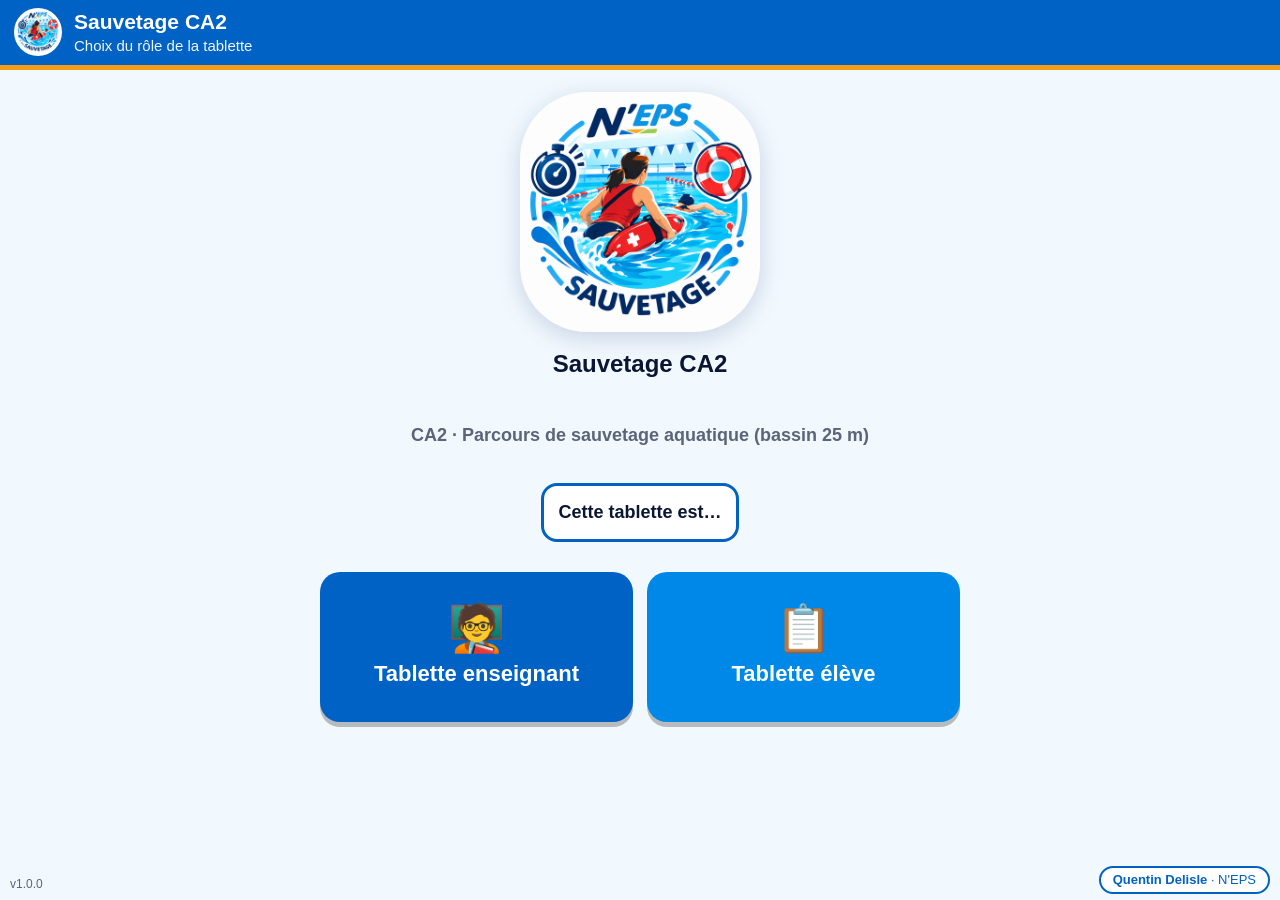
==== commit a0b523fc: "go" ====
--- a/index.html
+++ b/index.html
@@ -1,223 +1,49 @@
 <!DOCTYPE html>
 <html lang="fr">
 <head>
-<meta charset="UTF-8">
-<meta name="viewport" content="width=device-width, initial-scale=1.0, viewport-fit=cover">
-<title>Sauvetage CA2 — Parcours, chronométrie & observation</title>
-<meta name="description" content="Créer, visualiser et chronométrer des parcours de sauvetage aquatique (CA2) — N'EPS numérique, Académie de Nantes.">
+<meta charset="utf-8">
+<meta name="viewport" content="width=device-width, initial-scale=1, viewport-fit=cover, user-scalable=no">
+<title>Sauvetage CA2</title>
+<meta name="description" content="Sauvetage CA2 · parcours de sauvetage aquatique : programmation, animation, chronométrie et observation (tablette enseignant ↔ tablettes élèves) · N'EPS numérique">
+<meta name="theme-color" content="#0062C4">
+<meta name="apple-mobile-web-app-capable" content="yes">
+<meta name="mobile-web-app-capable" content="yes">
+<meta name="apple-mobile-web-app-status-bar-style" content="black-translucent">
+<meta name="apple-mobile-web-app-title" content="Sauvetage CA2">
 <link rel="manifest" href="manifest.webmanifest">
-<meta name="theme-color" content="#0062C4">
-<meta name="mobile-web-app-capable" content="yes">
-<meta name="apple-mobile-web-app-capable" content="yes">
-<meta name="apple-mobile-web-app-status-bar-style" content="black-translucent">
-<link rel="apple-touch-icon" href="icons/apple-touch-icon.png">
+<link rel="icon" type="image/png" sizes="192x192" href="icons/icon-192.png">
+<link rel="apple-touch-icon" href="icons/icon-180.png">
 <link rel="icon" type="image/png" sizes="48x48" href="icons/favicon-48.png">
-<link rel="icon" type="image/png" sizes="192x192" href="icons/icon-192.png">
-<link rel="stylesheet" href="css/app.css">
+<link rel="stylesheet" href="styles.css">
+<link rel="stylesheet" href="specifique.css">
 </head>
 <body>
+<header id="topbar">
+  <button class="tb-home" data-action="go" data-view="home" aria-label="Accueil"><img src="icons/icon-192.png" alt=""></button>
+  <div class="tb-title">
+    <div id="tb-main"></div>
+    <div id="tb-sub"></div>
+  </div>
+  <div id="tb-right"></div>
+</header>
+<main id="main"></main>
+<div id="signature"></div>
+<div id="app-version"></div>
+<div id="toast" role="status" aria-live="polite"></div>
+<div id="modal-root"></div>
 
-<!-- ============ Barre d'application ============ -->
-<header class="appbar" id="appbar">
-  <button class="iconbtn" id="btnBack" aria-label="Retour" title="Retour">
-    <svg viewBox="0 0 24 24"><path d="M15 18l-6-6 6-6"/></svg>
-  </button>
-  <h1 class="appbar-title" id="appTitle">Sauvetage CA2</h1>
-  <button class="chip" id="chipCurrent" title="Changer de parcours">
-    <svg viewBox="0 0 24 24"><path d="M2 16c2 0 2-1.5 4-1.5S8 16 10 16s2-1.5 4-1.5 2 1.5 4 1.5 2-1.5 4-1.5"/><path d="M2 20c2 0 2-1.5 4-1.5S8 20 10 20s2-1.5 4-1.5 2 1.5 4 1.5 2-1.5 4-1.5"/><circle cx="12" cy="6" r="2.5"/><path d="M12 8.5v3"/></svg>
-    <span id="chipCurrentName">—</span>
-  </button>
-</header>
-
-<main>
-
-<!-- ============ ACCUEIL ============ -->
-<section class="view" data-view="home"></section>
-
-<!-- ============ BIBLIOTHÈQUE ============ -->
-<section class="view" data-view="library">
-  <div class="wrap">
-    <div class="toolbar">
-      <button class="btn blue" data-action="newParcours"><svg viewBox="0 0 24 24"><path d="M12 5v14M5 12h14"/></svg>Nouveau parcours</button>
-      <label class="btn ghost" for="fileImport"><svg viewBox="0 0 24 24"><path d="M12 3v12M7 10l5 5 5-5M4 21h16"/></svg>Importer (.json)</label>
-      <input type="file" id="fileImport" accept="application/json,.json" multiple hidden>
-    </div>
-    <h3 class="section-title">Mes parcours</h3>
-    <div class="grid-cards" id="libUser"></div>
-    <h3 class="section-title">Modèles</h3>
-    <div class="grid-cards" id="libBuiltin"></div>
-  </div>
-</section>
-
-<!-- ============ ÉDITEUR ============ -->
-<section class="view" data-view="editor">
-  <div class="wrap editor">
-    <div class="editor-side">
-      <div class="card">
-        <label class="field">
-          <span class="field-lbl">Nom du parcours</span>
-          <input type="text" id="edName" maxlength="80" placeholder="ex. Parcours niveau 2 — 2nde 4" autocomplete="off">
-        </label>
-        <div class="field">
-          <span class="field-lbl">Nombre de longueurs (25 m)</span>
-          <div class="stepper">
-            <button class="btn ghost sq" id="edLenMinus" aria-label="Retirer une longueur">−</button>
-            <output id="edLenVal">4</output>
-            <button class="btn ghost sq" id="edLenPlus" aria-label="Ajouter une longueur">+</button>
-            <span class="muted small" id="edLenMeters">100 m</span>
-          </div>
-        </div>
-        <div class="field">
-          <span class="field-lbl">Entrée dans l'eau</span>
-          <div class="seg seg-text" id="edEntree" role="group" aria-label="Entrée dans l'eau">
-            <button type="button" data-entree="dive">Plongeon</button><button type="button" data-entree="jump">Saut droit</button><button type="button" data-entree="water">Dans l'eau</button>
-          </div>
-        </div>
-      </div>
-      <div class="card schema-card">
-        <canvas class="schema" id="edSchema"></canvas>
-        <ul class="warnings" id="edWarnings"></ul>
-      </div>
-      <div class="btnrow sticky-actions">
-        <button class="btn green lg" id="edSave"><svg viewBox="0 0 24 24"><path d="M5 12l5 5 9-10"/></svg>Enregistrer et utiliser</button>
-        <button class="btn ghost" id="edCancel">Annuler</button>
-      </div>
-    </div>
-    <div class="editor-main" id="edLengths"></div>
-  </div>
-</section>
-
-<!-- ============ VISUALISATION ============ -->
-<section class="view" data-view="view">
-  <div class="viewer">
-    <div class="viewer-bar">
-      <button class="btn green" id="simPlay"><svg viewBox="0 0 24 24"><path d="M8 5v14l11-7z"/></svg><span>Lancer</span></button>
-      <button class="btn ghost" id="simReset"><svg viewBox="0 0 24 24"><path d="M3 12a9 9 0 1 0 3-6.7L3 8"/><path d="M3 3v5h5"/></svg>Recommencer</button>
-      <div class="seg" id="simSpeed" role="group" aria-label="Vitesse">
-        <button data-speed="1">×1</button><button data-speed="2">×2</button><button data-speed="4">×4</button>
-      </div>
-      <div class="sim-status">
-        <span id="simStatus">Prêt</span>
-        <div class="progress"><i id="simProgress"></i></div>
-      </div>
-    </div>
-    <div class="viewer-canvases">
-      <figure class="viewbox"><figcaption>Vue de dessus <small id="simPairLbl"></small></figcaption><div class="canvas-host"><canvas id="cvTop"></canvas></div></figure>
-      <figure class="viewbox"><figcaption>Vue de côté</figcaption><div class="canvas-host"><canvas id="cvSide"></canvas></div></figure>
-    </div>
-  </div>
-</section>
-
-<!-- ============ CHRONOMÉTRIE ============ -->
-<section class="view" data-view="chrono">
-  <div class="wrap chrono">
-    <div class="chrono-main">
-      <div class="card passage" id="stCtx" hidden></div>
-      <div class="card student" id="stFree">
-        <input type="text" id="stNom" placeholder="NOM" autocomplete="off" class="upper">
-        <input type="text" id="stPrenom" placeholder="Prénom" autocomplete="off">
-        <input type="text" id="stClasse" placeholder="Classe" autocomplete="off" list="classesList" class="classe">
-        <datalist id="classesList"></datalist>
-      </div>
-
-      <div class="clock" id="chronoClock" aria-live="off">00:00.0</div>
-
-      <button class="tapbtn" id="tapBtn">
-        <span class="tap-label" id="tapLabel">Départ</span>
-        <span class="tap-sub" id="tapSub">Aller 1</span>
-      </button>
-
-      <div class="chrono-tools">
-        <div class="faults">
-          <button class="btn ghost sq" id="faultMinus" aria-label="Retirer une faute">−</button>
-          <button class="btn orange fault-btn" id="faultPlus">Faute <b id="faultCount">0</b></button>
-        </div>
-        <button class="btn ghost" id="tapUndo"><svg viewBox="0 0 24 24"><path d="M9 14L4 9l5-5"/><path d="M4 9h11a5 5 0 0 1 0 10h-3"/></svg>Annuler le dernier</button>
-        <button class="btn ghost" id="chronoReset"><svg viewBox="0 0 24 24"><path d="M3 12a9 9 0 1 0 3-6.7L3 8"/><path d="M3 3v5h5"/></svg>Réinitialiser</button>
-      </div>
-
-      <div class="card finish-card" id="finishCard" hidden>
-        <div class="finish-title">Arrivée — <span id="finishTime">00:00.0</span></div>
-        <div class="finish-speed" id="finishSpeed" hidden></div>
-        <div class="btnrow">
-          <button class="btn green lg" id="btnSaveResult"><svg viewBox="0 0 24 24"><path d="M5 12l5 5 9-10"/></svg>Enregistrer le passage</button>
-          <button class="btn ghost" id="btnResultPng"><svg viewBox="0 0 24 24"><rect x="3" y="4" width="18" height="16" rx="2"/><circle cx="9" cy="10" r="2"/><path d="M21 16l-5-5-9 9"/></svg>Fiche PNG</button>
-          <button class="btn blue" id="btnNextStudent">Élève suivant →</button>
-        </div>
-      </div>
-
-      <label class="switch">
-        <input type="checkbox" id="optTimeObs" checked>
-        <span>Chronométrer aussi les obstacles</span>
-      </label>
-    </div>
-
-    <div class="chrono-side">
-      <div class="card obs-card" id="obsCard" hidden></div>
-      <div class="card">
-        <canvas class="schema" id="chronoSchema"></canvas>
-      </div>
-      <div class="card">
-        <div class="kpis">
-          <div><span>Longueurs</span><b id="kLen">—</b></div>
-          <div><span>Obstacles</span><b id="kObs">—</b></div>
-          <div><span>Nage seule</span><b id="kSwim">—</b></div>
-        </div>
-      </div>
-      <div class="card">
-        <ol class="timeline" id="timeline"></ol>
-      </div>
-    </div>
-  </div>
-</section>
-
-<!-- ============ RÉSULTATS ============ -->
-<section class="view" data-view="results">
-  <div class="wrap">
-    <div class="toolbar">
-      <input type="search" id="resFilter" placeholder="Filtrer (nom, classe, parcours)…" autocomplete="off">
-      <button class="btn green" id="resCsv"><svg viewBox="0 0 24 24"><path d="M12 3v12M7 10l5 5 5-5M4 21h16"/></svg>Exporter CSV</button>
-      <button class="btn ghost danger" id="resClear">Tout effacer</button>
-    </div>
-    <div id="resList" class="res-list"></div>
-  </div>
-</section>
-
-</main>
-
-<footer class="credit">N'EPS numérique · by Quentin Delisle</footer>
-
-<!-- Modale générique -->
-<dialog id="dlg">
-  <form method="dialog" class="dlg">
-    <h3 id="dlgTitle"></h3>
-    <p id="dlgMsg"></p>
-    <input type="text" id="dlgInput" hidden autocomplete="off">
-    <div class="btnrow end">
-      <button class="btn ghost" value="cancel" id="dlgCancel">Annuler</button>
-      <button class="btn blue" value="ok" id="dlgOk">OK</button>
-    </div>
-  </form>
-</dialog>
-<div id="toasts" aria-live="polite"></div>
-
+<script src="activite.js"></script>
 <script src="lib/qrcode.js"></script>
 <script src="lib/jsQR.js"></script>
 <script src="lib/zxing-reader.js"></script>
 <script src="lib/xlsx.full.min.js" defer></script>
-<script src="js/store.js"></script>
-<script src="js/schema.js"></script>
-<script src="js/sim.js"></script>
-<script src="js/chrono.js"></script>
-<script src="js/export.js"></script>
-<script src="js/qr.js"></script>
-<script src="js/classe.js"></script>
-<script src="js/app.js"></script>
-<script src="js/modes.js"></script>
-<script>
-if('serviceWorker' in navigator && location.protocol.startsWith('http')){
-  window.addEventListener('load', ()=>navigator.serviceWorker.register('./sw.js').catch(()=>{}));
-}
-</script>
+<!-- modules repris de la V6.1 (parcours, plan, animation, chrono par étapes) -->
+<script src="sauvetage/store.js"></script>
+<script src="sauvetage/schema.js"></script>
+<script src="sauvetage/sim.js"></script>
+<script src="sauvetage/chrono.js"></script>
+<script src="socle.js"></script>
+<script src="outils.js"></script>
+<script src="specifique.js"></script>
 </body>
 </html>
--- a/styles.css
+++ b/styles.css
@@ -0,0 +1,322 @@
+/* Moteur N'EPS numérique – Fabrique N'EPS – Quentin Delisle
+   Thème extérieur : fond clair, textes très foncés, couleurs franches, bordures épaisses.
+   --navy et --orange sont remplacées par les couleurs choisies dans la Fabrique. */
+:root{
+  --navy:#0062C4; --ink:#0A1633; --blue:#0088E8; --blue-l:#E3F3FD;
+  --orange:#F59A1B; --orange-l:#FFF3E2; --green:#3A9A1E; --green-l:#E7F5DF;
+  --red:#E8403B; --red-l:#FFE7E5; --yellow:#FFD000; --grey:#5B6478; --line:#C9D1E0;
+  --bg:#F2F9FE; --card:#FFFFFF; --radius:16px;
+  --safe-b: env(safe-area-inset-bottom, 0px);
+}
+*{box-sizing:border-box;-webkit-tap-highlight-color:transparent}
+html,body{margin:0;padding:0}
+body{font-family:-apple-system,BlinkMacSystemFont,"Segoe UI",Roboto,Helvetica,Arial,sans-serif;
+  background:var(--bg);color:var(--ink);font-size:18px;line-height:1.35;
+  min-height:100vh;padding-bottom:calc(60px + var(--safe-b));-webkit-user-select:none;user-select:none}
+input,textarea,select{-webkit-user-select:text;user-select:text;font:inherit;color:var(--ink)}
+input,select,textarea{border:2px solid var(--line);border-radius:10px;padding:8px 10px;background:#fff}
+button{font:inherit;cursor:pointer;touch-action:manipulation}
+h1,h2,h3{margin:0 0 10px;line-height:1.15}
+h2{font-size:24px} h3{font-size:20px}
+.center{text-align:center} .muted{color:var(--grey);font-weight:600}
+.row{display:flex;align-items:center;gap:8px}
+
+/* ---------- Barre haute ---------- */
+#topbar{position:sticky;top:0;z-index:20;display:flex;align-items:center;gap:12px;
+  background:var(--navy);color:#fff;padding:calc(8px + env(safe-area-inset-top,0px)) 14px 8px;border-bottom:5px solid var(--orange)}
+.tb-home{background:#fff;border:0;border-radius:50%;width:48px;height:48px;padding:2px;flex:none}
+.tb-home img{width:100%;height:100%;border-radius:50%;display:block}
+.tb-title{flex:1;min-width:0}
+#tb-main{font-weight:800;font-size:21px;white-space:nowrap;overflow:hidden;text-overflow:ellipsis}
+#tb-sub{font-size:15px;opacity:.95;white-space:nowrap;overflow:hidden;text-overflow:ellipsis}
+#tb-right{display:flex;gap:8px}
+#tb-right .btn{min-height:44px;padding:6px 14px;font-size:16px}
+main{padding:16px;max-width:1200px;margin:0 auto}
+#signature{position:fixed;right:10px;bottom:calc(6px + var(--safe-b));z-index:30;background:rgba(255,255,255,.95);border:2px solid var(--navy);color:var(--navy);
+  border-radius:14px;padding:3px 12px;font-size:13px;pointer-events:none}
+#app-version{position:fixed;left:10px;bottom:calc(8px + var(--safe-b));font-size:12px;color:var(--grey);pointer-events:none}
+
+/* ---------- Boutons ---------- */
+.btn{display:inline-flex;align-items:center;justify-content:center;gap:8px;min-height:52px;padding:10px 18px;border-radius:12px;border:3px solid var(--navy);
+  background:#fff;color:var(--navy);font-weight:800;font-size:18px;text-decoration:none}
+.btn:active{transform:scale(.97)}
+.btn.primary{background:var(--navy);border-color:var(--navy);color:#fff}
+.btn.orange{background:var(--orange);border-color:var(--orange);color:#fff}
+.btn.green{background:var(--green);border-color:var(--green);color:#fff}
+.btn.red{background:var(--red);border-color:var(--red);color:#fff}
+.btn.ghost{border-color:var(--line);color:var(--ink)}
+.btn.small{min-height:40px;padding:4px 12px;font-size:15px;border-width:2px}
+.btn[disabled]{opacity:.4;pointer-events:none}
+.btn-row{display:flex;flex-wrap:wrap;gap:10px;align-items:center}
+.btn-row.spread{justify-content:space-between}
+.lnk{background:none;border:0;padding:0;color:inherit;font-weight:800;text-align:left;display:flex;align-items:center;gap:6px}
+
+/* ---------- Cartes ---------- */
+.card{background:var(--card);border:3px solid var(--line);border-radius:var(--radius);padding:14px;margin-bottom:12px}
+.card.strong{border-color:var(--navy)}
+.form-row{display:flex;justify-content:space-between;align-items:center;gap:10px;padding:8px 0;border-top:1px solid #E6EBF3;flex-wrap:wrap}
+.form-row:first-of-type{border-top:0}
+.scroll-x{overflow-x:auto}
+
+/* ---------- Accueil ---------- */
+.home{display:flex;flex-direction:column;align-items:center;gap:18px;padding-top:6px}
+.home-logo{width:min(240px,52vw);height:auto;border-radius:28%;background:#fff;box-shadow:0 6px 24px rgba(11,42,107,.18)}
+.home-lesson{text-align:center;background:#fff;border:3px solid var(--navy);border-radius:var(--radius);padding:12px 20px;max-width:640px;width:100%;margin:0 auto 12px}
+.home-lesson .big{font-size:28px;font-weight:900;color:var(--navy)}
+.home-grid{display:grid;grid-template-columns:repeat(3,1fr);gap:14px;width:100%;max-width:900px}
+.home-grid.two{grid-template-columns:repeat(2,1fr);max-width:640px}
+.home-btn{border:0;border-radius:20px;min-height:150px;color:#fff;font-size:22px;font-weight:900;background:var(--navy);
+  display:flex;flex-direction:column;align-items:center;justify-content:center;gap:8px;box-shadow:0 5px 0 rgba(0,0,0,.25);padding:10px}
+.home-btn .ico{font-size:46px;line-height:1}
+.home-btn.saisie{background:var(--blue)} .home-btn.stats{background:var(--green)} .home-btn.send{background:var(--orange)}
+.home-btn:active{transform:translateY(3px);box-shadow:0 2px 0 rgba(0,0,0,.25)}
+.home-btn[disabled]{opacity:.45}
+
+/* ---------- Menu enseignant ---------- */
+.menu-grid{display:grid;grid-template-columns:repeat(auto-fill,minmax(180px,1fr));gap:12px;margin-bottom:14px}
+.menu-btn{border:3px solid var(--navy);background:#fff;color:var(--navy);border-radius:18px;min-height:110px;font-weight:900;font-size:18px;
+  display:flex;flex-direction:column;align-items:center;justify-content:center;gap:6px;padding:8px}
+.menu-btn .ico{font-size:36px}
+.menu-btn.hl{background:var(--navy);color:#fff}
+.app-qr{display:flex;gap:14px;align-items:center}
+.app-qr img{width:150px;height:150px;image-rendering:pixelated}
+.app-url{font-size:13px;word-break:break-all;color:var(--grey)}
+
+/* ---------- Tuiles élèves ---------- */
+.tiles{display:grid;grid-template-columns:repeat(auto-fill,minmax(220px,1fr));gap:12px}
+.tile{position:relative;background:#fff;border:3px solid var(--navy);border-radius:var(--radius);padding:12px 12px 12px 22px;text-align:left;color:var(--ink);
+  min-height:90px;overflow:hidden;display:flex;flex-direction:column;align-items:flex-start;gap:4px}
+button.tile:active{transform:scale(.98)}
+.band{position:absolute;left:0;top:0;bottom:0;width:12px}
+td .band,.lnk .band{position:static;display:inline-block;width:10px;height:22px;border-radius:4px;margin-right:6px;vertical-align:middle;border:1px solid rgba(0,0,0,.2)}
+.tile .name{font-size:21px;font-weight:900;line-height:1.1;word-break:break-word}
+.tile .target{font-size:15px;font-weight:800;color:var(--navy)}
+.tile .meta{font-size:15px;color:var(--grey);font-weight:700}
+.tile.done{border-color:var(--green);background:var(--green-l)}
+.tile .check{position:absolute;right:8px;top:6px;font-size:26px;color:var(--green);font-weight:900}
+.tile .check.half{color:var(--orange)}
+.tile.off{opacity:.6;border-style:dashed}
+.tile.att.abs{background:var(--red-l);border-color:var(--red)} .tile.att.disp{background:#FFF8D6;border-color:#B08A00}
+.tag{display:inline-block;font-size:13px;font-weight:900;padding:2px 8px;border-radius:999px;border:2px solid currentColor}
+.tag.abs{color:#fff;background:var(--red);border-color:var(--red)} .tag.disp{color:#000;background:var(--yellow);border-color:#9a7c00}
+.tag.role{color:var(--navy);background:var(--blue-l)}
+.tag.role.r1{color:#8A2BE2;background:#F1E6FD} .tag.role.r2{color:#1E8E3E;background:var(--green-l)} .tag.role.r3{color:#C25A00;background:var(--orange-l)}
+.tag.role.r4{color:#C2185B;background:#FDE4EF} .tag.role.r5{color:#00809A;background:#DDF6FB}
+.filters,.lchips{display:flex;flex-wrap:wrap;gap:8px;margin-bottom:12px;align-items:center}
+.chip{min-height:44px;padding:4px 14px;border-radius:999px;border:3px solid var(--navy);background:#fff;font-weight:800;font-size:16px;display:inline-flex;align-items:center;gap:6px;color:var(--navy)}
+.chip.on{background:var(--navy);color:#fff}
+.chip.ev{border-style:dashed}
+.dot{display:inline-block;width:18px;height:18px;border-radius:50%;border:2px solid rgba(0,0,0,.35);vertical-align:middle}
+.legend{display:flex;flex-wrap:wrap;gap:6px;margin:6px 0 14px;align-items:center}
+.lg{padding:3px 10px;border-radius:8px;font-size:13px;font-weight:800}
+
+/* ---------- Liste élèves ---------- */
+.st-list{display:flex;flex-direction:column;gap:6px;margin-top:8px}
+.st-row{display:flex;align-items:center;gap:10px;padding:4px 0;border-bottom:1px solid #E6EBF3}
+.st-n{flex:1}
+.gdot{width:36px;height:36px;border-radius:50%;border:3px solid rgba(0,0,0,.35);flex:none}
+.stepper{display:flex;align-items:center;gap:12px}
+.stepper b{font-size:24px;min-width:36px;text-align:center}
+.cbtn{width:52px;height:52px;border-radius:50%;border:3px solid var(--navy);background:#fff;color:var(--navy);font-size:28px;font-weight:900;line-height:1}
+.cbtn:active{background:var(--navy);color:#fff}
+
+/* ---------- Saisie ---------- */
+.entry-head{position:relative;display:flex;align-items:center;gap:14px;background:#fff;border:3px solid var(--navy);border-radius:var(--radius);padding:10px 14px 10px 26px;margin-bottom:12px;overflow:hidden}
+.entry-name{font-size:28px;font-weight:900}
+.saved{margin-left:auto;color:var(--green);font-weight:900}
+.field-card h3{margin:0} .field-card h3 small{color:var(--grey);font-weight:700}
+.fc-head{display:flex;justify-content:space-between;align-items:center;gap:8px;flex-wrap:wrap;margin-bottom:8px}
+.fc-info{display:flex;gap:6px;flex-wrap:wrap}
+.pill{background:#EEF2F8;border-radius:999px;padding:3px 10px;font-size:14px;font-weight:800}
+.pill.tgt{background:var(--orange-l);color:#9A4D00;border:2px solid var(--orange)}
+.pill.strong{background:var(--navy);color:#fff}
+.help{font-size:15px;margin:-4px 0 8px}
+.ctl-grid{display:grid;grid-template-columns:repeat(auto-fill,minmax(260px,1fr));gap:10px}
+.ctl-grid.dials{grid-template-columns:repeat(auto-fill,minmax(200px,1fr))}
+.dial{width:100%;max-width:260px;margin:0 auto;display:block;touch-action:none;font-weight:800}
+.c-lbl{font-weight:900;color:var(--navy);min-width:34px}
+.counter{display:flex;align-items:center;gap:10px;background:#F7F9FC;border-radius:14px;padding:8px}
+.c-val{flex:1;min-height:56px;border:3px solid var(--navy);border-radius:12px;background:#fff;font-size:28px;font-weight:900;color:var(--ink)}
+.c-val.empty{color:#9AA3B5}
+.scale-row{display:flex;align-items:center;gap:8px;background:#F7F9FC;border-radius:14px;padding:8px}
+.scale,.choices{display:flex;flex-wrap:wrap;gap:6px;flex:1}
+.sc{min-width:48px;min-height:52px;border:3px solid;border-radius:12px;background:#fff;display:flex;flex-direction:column;align-items:center;justify-content:center;padding:2px 6px;color:var(--ink)}
+.sc b{font-size:20px} .sc small{font-size:11px;font-weight:700;max-width:90px;line-height:1.1;text-align:center}
+.sc.tgt{outline:3px dashed var(--orange);outline-offset:2px}
+.ch{min-height:52px;padding:6px 14px;border:3px solid;border-radius:12px;background:#fff;font-weight:800;color:var(--ink)}
+.num-row{display:flex;align-items:center;gap:8px;background:#F7F9FC;border-radius:14px;padding:8px}
+.num-in,.big-input{font-size:26px;font-weight:900;min-height:56px;width:100%;max-width:220px;border:3px solid var(--navy);border-radius:12px;text-align:center}
+.chrono{display:flex;align-items:center;gap:10px;background:#F7F9FC;border-radius:14px;padding:8px}
+.chr-disp{flex:1;min-height:60px;border:3px solid var(--navy);border-radius:12px;background:#fff;font-size:30px;font-weight:900;font-variant-numeric:tabular-nums;color:var(--ink)}
+.chrono.run .chr-disp{background:#0A1633;color:#7CFC9A;border-color:#0A1633}
+.chr-go{min-width:120px}
+.calc-row{display:flex;flex-wrap:wrap;gap:8px}
+.calc-cell{min-width:90px;padding:8px 12px;border-radius:12px;background:#EEF2F8;text-align:center}
+.calc-cell small{display:block;font-weight:800;color:var(--grey)} .calc-cell b{font-size:22px}
+.calc-cell.big b{font-size:30px}
+.entry-foot{margin:16px 0 30px}
+
+/* ---------- Tableaux ---------- */
+.tbl{border-collapse:collapse;width:100%;font-size:16px}
+.tbl th,.tbl td{border:1px solid #DCE2EE;padding:6px 8px;text-align:center;white-space:nowrap}
+.tbl th{background:var(--navy);color:#fff;font-size:14px;position:sticky;top:0}
+.tbl td.nm{text-align:left;font-weight:800}
+.tbl .note{font-size:20px}
+.tg-in{width:90px;text-align:center;font-weight:800}
+
+/* ---------- QR ---------- */
+.qr-box{display:flex;flex-direction:column;align-items:center;gap:8px}
+.qr-box img{width:min(560px,92vw);height:auto;image-rendering:pixelated;background:#fff}
+.qr-part{font-weight:900;font-size:20px}
+.qr-nums{display:flex;flex-wrap:wrap;gap:6px;justify-content:center}
+.qr-nums button{min-width:44px;min-height:44px;border-radius:10px;border:2px solid var(--navy);background:#fff;font-weight:800}
+.qr-nums button.on{background:var(--navy);color:#fff}
+.scan-wrap{position:relative;max-width:560px;margin:0 auto;border-radius:16px;overflow:hidden;background:#000;aspect-ratio:4/3}
+.scan-wrap video{width:100%;height:100%;object-fit:cover;display:block}
+.scan-frame{position:absolute;inset:8%;border:5px solid var(--orange);border-radius:18px;box-shadow:0 0 0 999px rgba(0,0,0,.25)}
+.scan-prog{position:relative;height:30px;background:#E6EBF3;border-radius:999px;overflow:hidden}
+.scan-bar{position:absolute;left:0;top:0;bottom:0;background:var(--green)}
+.scan-prog span{position:relative;display:block;text-align:center;font-weight:900;line-height:30px}
+
+/* ---------- Fenêtres ---------- */
+.modal-bg{position:fixed;inset:0;background:rgba(10,22,51,.55);z-index:50;display:flex;align-items:center;justify-content:center;padding:16px}
+.modal{background:#fff;border-radius:20px;padding:20px;max-width:560px;width:100%;max-height:90vh;overflow:auto;border:4px solid var(--navy)}
+.modal.wide{max-width:1000px}
+.pin-dots{display:flex;gap:14px;justify-content:center;margin:12px 0}
+.pin-dots span{width:22px;height:22px;border-radius:50%;border:3px solid var(--navy)}
+.pin-dots span.f{background:var(--navy)}
+.pin-pad{display:grid;grid-template-columns:repeat(3,1fr);gap:10px;max-width:320px;margin:0 auto}
+.pin-pad button{min-height:66px;font-size:28px;font-weight:900;border-radius:14px;border:3px solid var(--navy);background:#fff;color:var(--navy)}
+#toast{position:fixed;left:50%;bottom:calc(70px + var(--safe-b));transform:translateX(-50%) translateY(30px);background:var(--ink);color:#fff;padding:12px 20px;border-radius:14px;
+  font-weight:800;opacity:0;pointer-events:none;transition:.25s;z-index:60;max-width:90vw;text-align:center}
+#toast.show{opacity:1;transform:translateX(-50%) translateY(0)}
+
+@media (max-width:700px){
+  .home-grid{grid-template-columns:1fr 1fr} .home-btn{min-height:120px;font-size:19px}
+  .tiles{grid-template-columns:1fr 1fr} .tile .name{font-size:18px}
+  main{padding:12px}
+}
+@media print{#topbar,#signature,#app-version,.btn{display:none}}
+
+/* ---------- v2 : outils de séance, appel, bilan, classement ---------- */
+.home-grid.four{grid-template-columns:repeat(4,1fr);max-width:1100px}
+.home-btn.tools{background:#8A2BE2}
+.tag.ok{color:var(--green);background:var(--green-l)}
+.tag.inap{color:#8A4500;background:var(--orange-l);border-color:var(--orange)} .tag.tenue{color:#5B1A99;background:#F1E6FD}
+.tile.att.inap{background:var(--orange-l);border-color:var(--orange)} .tile.att.tenue{background:#F1E6FD;border-color:#8A2BE2}
+.att-sum{display:flex;flex-wrap:wrap;gap:6px;margin:8px 0}
+.att-pick{display:grid;grid-template-columns:1fr;gap:8px}.att-pick .btn{justify-content:flex-start;font-size:20px}
+.small-chip{min-height:36px;font-size:14px;padding:2px 10px;border-width:2px}
+.bilan .bil-top{display:flex;gap:24px;flex-wrap:wrap;margin-bottom:8px}
+.big-n{font-size:34px;font-weight:900;color:var(--navy)} .big-n small{font-size:15px;color:var(--grey);font-weight:700}
+.bil-f{display:flex;flex-wrap:wrap;gap:6px 16px;padding:6px 0;border-top:1px solid #E6EBF3}.bil-f span{color:var(--grey);font-weight:700}
+.rank{list-style:none;padding:0;margin:0}
+.rank li{display:flex;align-items:center;gap:10px;padding:8px 6px;border-bottom:1px solid #E6EBF3;font-size:19px}
+.rank li.top{background:#FFF8E1}
+.rk{min-width:42px;font-weight:900;font-size:22px;text-align:center}
+.rank .band{position:static;display:inline-block;width:10px;height:24px;border-radius:4px}
+.rv{margin-left:auto;font-weight:900;color:var(--navy)}
+.tools-grid{display:grid;grid-template-columns:repeat(auto-fill,minmax(200px,1fr));gap:14px}
+.tool-btn{border:0;border-radius:20px;min-height:140px;background:var(--navy);color:#fff;font-size:20px;display:flex;flex-direction:column;align-items:center;justify-content:center;gap:6px;box-shadow:0 5px 0 rgba(0,0,0,.25)}
+.tool-btn .ico{font-size:46px}.tool-st{background:rgba(255,255,255,.2);border-radius:999px;padding:2px 10px;font-size:16px}
+.tool-full{display:flex;flex-direction:column;align-items:stretch;gap:14px;max-width:1000px;margin:0 auto}
+.center-row{justify-content:center}
+.btn.big{min-height:70px;font-size:24px;padding:10px 28px}
+.big-time{font-size:min(26vw,190px);font-weight:900;text-align:center;line-height:1;font-variant-numeric:tabular-nums;color:var(--ink)}
+.big-time.small-t{font-size:48px}
+.mono{font-variant-numeric:tabular-nums}
+.ring{--p:1;width:min(84vw,420px);aspect-ratio:1;margin:0 auto;border-radius:50%;display:flex;align-items:center;justify-content:center;
+  background:conic-gradient(var(--navy) calc(var(--p)*360deg),#DCE2EE 0)}
+.ring .big-time{width:84%;aspect-ratio:1;border-radius:50%;background:var(--bg);display:flex;align-items:center;justify-content:center;font-size:min(18vw,120px)}
+.tool-full.ended .ring{background:var(--red);animation:flash .5s 6 alternate}
+@keyframes flash{to{opacity:.3}}
+.iv{border-radius:24px;padding:20px}
+.iv.work{background:var(--green);color:#fff}.iv.rest{background:#D0161B;color:#fff}.iv.prep{background:var(--orange);color:#fff}.iv.done{background:var(--navy);color:#fff}
+.iv.work .big-time,.iv.rest .big-time,.iv.prep .big-time,.iv.done .big-time{color:#fff}
+.iv-phase{font-size:36px;font-weight:900;text-align:center}.iv-round{font-size:24px;font-weight:800;text-align:center}
+.iv-set{display:flex;flex-wrap:wrap;gap:12px;justify-content:center}
+.iv-p{display:flex;align-items:center;gap:10px;background:#fff;color:var(--ink);border:3px solid var(--line);border-radius:16px;padding:8px 12px;font-weight:800}
+.iv-p b{min-width:56px;text-align:center;font-size:24px}
+.rot.trans{background:var(--orange-l);border-radius:24px;padding:16px}
+.rot-grid{display:flex;flex-direction:column;gap:8px}
+.rot-row{display:flex;align-items:center;gap:12px;background:#fff;border:3px solid var(--line);border-radius:14px;padding:8px 12px;font-size:24px}
+.rot-g{border-radius:10px;padding:4px 12px;font-weight:900;font-size:18px;border:2px solid rgba(0,0,0,.2);min-width:150px;text-align:center}
+.draw-name{font-size:min(14vw,110px);font-weight:900;text-align:center;color:var(--navy);min-height:1.3em}
+.drawn{display:flex;flex-wrap:wrap;gap:6px;justify-content:center}
+.eq-n{font-size:26px;min-width:40px;text-align:center}
+.teams{display:grid;grid-template-columns:repeat(auto-fill,minmax(200px,1fr));gap:12px}
+.team{background:#fff;border:4px solid;border-radius:16px;overflow:hidden;font-weight:700}
+.team>div{padding:6px 12px}.team-h{font-weight:900}
+.sc-board{display:grid;grid-template-columns:1fr auto 1fr;gap:14px;align-items:center}
+.sc-team{display:flex;flex-direction:column;align-items:center;gap:8px}
+.sc-n{font-size:24px;font-weight:900}
+.sc-pts{width:100%;min-height:min(40vw,300px);border:0;border-radius:24px;font-size:min(22vw,180px);font-weight:900;color:#fff;font-variant-numeric:tabular-nums}
+.sc-team.a .sc-pts{background:var(--navy)}.sc-team.b .sc-pts{background:var(--orange)}
+.sc-mid{display:flex;flex-direction:column;align-items:center;gap:10px}.sc-time{font-size:44px;font-weight:900}
+.tiles.tours .tour-t{cursor:pointer;min-height:120px;padding-right:70px}
+.tour-n{position:absolute;right:12px;top:6px;font-size:44px;font-weight:900;color:var(--navy)}
+.tour-t .undo{position:absolute;right:8px;bottom:8px;border:2px solid var(--line);background:#fff;border-radius:10px;min-width:40px;min-height:36px;font-size:18px}
+.tour-t:active{background:var(--green-l)}
+table.laps tr.best td{background:var(--green-l)}
+@media (max-width:700px){ .home-grid.four{grid-template-columns:1fr 1fr} .sc-board{grid-template-columns:1fr 1fr}.sc-mid{grid-column:1/3;order:-1} }
+@media print{ body.print-modal main,body.print-modal #topbar{display:none} body.print-modal .modal-bg{position:static;background:none;padding:0} body.print-modal .modal{border:0;max-height:none;max-width:none} .no-print{display:none!important} }
+
+/* ---------- Socle N'EPS : menu en étapes, groupes auto, bilans, fils rouges, critères ---------- */
+.p-sect{margin-bottom:10px}.p-sect h3{display:flex;align-items:center;gap:10px;color:var(--navy);margin:12px 0 8px}
+.p-step{display:inline-flex;align-items:center;justify-content:center;width:32px;height:32px;border-radius:50%;background:var(--orange);color:#fff;font-weight:900}
+.band.inl{position:static;display:inline-block;width:10px;height:26px;border-radius:4px;flex:none}
+.sx-b{min-width:40px;min-height:36px;border-radius:10px;border:2px solid var(--line);background:#fff;font-weight:900;color:var(--grey)}
+.sx-b.F{background:#FDE4EF;border-color:#C2185B;color:#C2185B}.sx-b.G{background:var(--blue-l);border-color:#1E5FD8;color:#1E5FD8}
+.sx{display:inline-block;font-size:12px;font-weight:900;border-radius:6px;padding:0 5px}.sx.F{background:#FDE4EF;color:#C2185B}.sx.G{background:var(--blue-l);color:#1E5FD8}
+.ag-modes{display:grid;grid-template-columns:repeat(3,1fr);gap:8px;margin:8px 0}
+.ag-mode{border:3px solid var(--line);background:#fff;border-radius:14px;padding:10px;text-align:left;display:flex;flex-direction:column;gap:2px;color:var(--ink)}
+.ag-mode.on{border-color:var(--navy);background:var(--blue-l)}.ag-mode small{color:var(--grey);font-weight:600}
+.ag-line{display:flex;flex-wrap:wrap;gap:6px;align-items:center;margin:8px 0}.ag-hint{font-size:14px}
+.g-grid,.agp-grid{display:grid;grid-template-columns:repeat(auto-fill,minmax(200px,1fr));gap:10px;margin-bottom:12px}
+.g-col,.agp-col{background:#fff;border:2px solid var(--line);border-radius:14px;padding:10px;display:flex;flex-direction:column;gap:6px;min-height:80px}
+.g-col.target{cursor:pointer;box-shadow:0 0 0 3px var(--orange) inset}
+.g-col h3,.agp-col h3{margin:0 0 4px;font-size:18px}
+.g-st{border:2px solid var(--line);background:#F7F9FC;border-radius:10px;padding:8px;text-align:left;font-weight:800;color:var(--ink)}
+.g-st.sel{background:var(--orange);border-color:var(--orange);color:#fff}
+.agp-st{display:flex;gap:6px;align-items:center;font-weight:700;border-bottom:1px solid #EEF2F8;padding:3px 0}.agp-lv{margin-left:auto;color:var(--grey);font-size:13px}
+.agp-meta,.agp-need{font-size:13px;color:var(--grey);font-weight:700}.agp-need{color:#8A4500}
+.bl-grid{display:grid;grid-template-columns:repeat(3,1fr);gap:12px}
+.bl-col h3{margin:0}.bl-col.good{border-color:var(--green)}.bl-col.warn{border-color:var(--red)}.bl-col.enc{border-color:var(--orange)}
+.bl-hint{font-size:13px;margin-bottom:8px}
+.bl-it{position:relative;display:flex;flex-direction:column;gap:2px;padding:6px 6px 6px 20px;border-bottom:1px solid #EEF2F8;cursor:pointer;overflow:hidden}
+.bl-it span:last-child{font-size:14px;color:var(--grey);font-weight:600}
+.cc-item{padding:6px 0;border-top:1px solid #EEF2F8}.cc-item.low{background:#FFF4E5;border-radius:8px;padding:6px}
+.cc-row{display:flex;align-items:center;gap:10px;flex-wrap:wrap}.cc-c{flex:1;min-width:180px;font-weight:700}
+.cc-bar{width:160px;height:14px;background:#E6EBF3;border-radius:999px;overflow:hidden}.cc-bar span{display:block;height:100%}
+.cc-p{min-width:52px}.cc-tag{background:var(--orange);color:#fff;border-radius:999px;padding:2px 10px;font-size:13px;font-weight:900}.cc-ok{color:var(--green);font-weight:900}
+.cc-diff{font-size:14px;margin-top:4px}.cc-st{border:1px solid var(--line);background:#fff;border-radius:8px;margin:2px;padding:2px 8px;font-weight:700}
+.cc-row.tot{border-top:2px solid var(--line);padding-top:6px;margin-top:4px}
+.proj-full{position:fixed;inset:0;z-index:70;background:var(--bg);overflow:auto;padding:16px}
+.proj-top{display:flex;align-items:center;justify-content:space-between;gap:12px;margin-bottom:12px}
+.proj-t{font-size:30px;font-weight:900;color:var(--navy)}.proj-t small{display:block;font-size:18px;color:var(--grey)}
+.proj-body{display:grid;grid-template-columns:repeat(auto-fit,minmax(420px,1fr));gap:16px}
+.pj-card{background:#fff;border:3px solid var(--navy);border-radius:20px;padding:16px}
+.pj-cr{display:flex;gap:12px;align-items:center;padding:10px 0;border-top:1px solid #EEF2F8}.pj-ico{font-size:34px}
+.pj-txt{flex:1}.pj-name{font-size:24px;font-weight:900}.pj-sub{font-size:18px;color:var(--grey);font-weight:700}
+.pj-bar{height:14px;background:#E6EBF3;border-radius:999px;overflow:hidden;margin-top:6px}.pj-bar span{display:block;height:100%;background:var(--green)}
+.pj-cr.todo .pj-bar span{background:var(--orange)}
+.pj-next{margin-top:12px;background:var(--orange-l);border-radius:14px;padding:12px;font-size:22px}.pj-next.good{background:var(--green-l)}
+.fr-strip{background:#fff;border:3px solid var(--frc,#D0161B);border-radius:16px;padding:8px 12px;margin-bottom:12px}
+.fr-h{display:flex;align-items:center;justify-content:space-between;gap:8px;flex-wrap:wrap}.fr-h b{display:flex;align-items:center;gap:6px}
+.fr-moy{display:flex;align-items:center;gap:6px;font-weight:800}
+.yarn-svg{width:100%;height:auto;display:block}.yarn-ico{vertical-align:middle}
+.cdot{display:inline-block;width:20px;height:20px;border-radius:50%;border:2px solid rgba(0,0,0,.25);vertical-align:middle}
+.cdot.big{width:26px;height:26px}.cdot.sug{border-width:3px;border-style:dashed}.cdot.none{background:#fff;border:2px dashed #B0B8C8}
+.comp-legend{font-size:15px;margin:4px 0;font-weight:600}.comp-row{display:flex;gap:10px;align-items:center;flex-wrap:wrap}
+.comp-aid{margin:6px 0 10px;font-weight:700}.comp-btns{display:flex;flex-wrap:wrap;gap:8px}
+.cpk{min-height:52px;padding:6px 16px;border-radius:12px;border:3px solid var(--cc);background:#fff;font-weight:900;color:var(--ink)}
+.cpk.on{background:var(--cc);color:var(--cf)}.cpk.reco{box-shadow:0 0 0 3px var(--orange)}
+.mini-lv{width:30px;height:30px;border-radius:50%;border:3px solid var(--cc);background:#fff;margin:0 2px}.mini-lv.on{background:var(--cc)}
+.d4-why{font-size:14px;color:var(--grey);font-weight:600}.d4-rule{margin-top:10px}
+.crit-list{display:flex;flex-direction:column;gap:6px;background:#F7F9FC;border-radius:14px;padding:8px}
+.crit-row{display:flex;align-items:center;gap:8px}.crit-c{flex:1;font-weight:700}
+.cr-b{width:56px;height:48px;border-radius:12px;border:3px solid var(--line);background:#fff;font-size:24px;font-weight:900;color:var(--grey)}
+.cr-b.ok.on{background:var(--green);border-color:var(--green);color:#fff}.cr-b.ko.on{background:var(--red);border-color:var(--red);color:#fff}
+.crit-pct{font-weight:900;text-align:right;border-radius:8px;padding:2px 8px;align-self:flex-end}
+@media (max-width:800px){ .bl-grid,.ag-modes{grid-template-columns:1fr} .proj-body{grid-template-columns:1fr} }
+.ctl-grid:has(.crit-list),.ctl-grid:has(.choices){grid-template-columns:1fr}
--- a/specifique.css
+++ b/specifique.css
@@ -0,0 +1,134 @@
+/* =====================================================================
+   SPÉCIFIQUE — Sauvetage CA2 : styles des écrans ajoutés au socle
+   (chrono de parcours, animation, éditeur, bibliothèque, piliers).
+   Utilise les couleurs du thème N'EPS (styles.css).
+   ===================================================================== */
+:root{ --violet:#7B4BD8; --teal:#0E9AA7; --mono: ui-monospace, SFMono-Regular, Menlo, Consolas, "Liberation Mono", monospace; }
+.sv-eyebrow{font-size:13px;font-weight:900;text-transform:uppercase;letter-spacing:.05em;color:var(--grey);margin-bottom:4px}
+.sv-obj{font-weight:800;background:var(--orange-l);border-radius:12px;padding:8px 12px;margin:6px 0}
+.sv-big{min-height:64px;font-size:20px;width:100%;justify-content:center}
+.sv-ok{color:var(--green);font-weight:900} .sv-ko{color:var(--red);font-weight:900}
+.sv-test{background:var(--orange-l);border:3px solid var(--orange);border-radius:14px;padding:10px 12px;margin-bottom:10px}
+.sv-home{justify-content:center;margin:4px 0 8px}
+.sv-home .btn{min-height:60px;font-size:19px}
+
+/* vignettes de parcours */
+canvas.sv-thumb{display:block;width:100%;height:110px;border-radius:10px;background:#EAF6FF}
+canvas.sv-plan{height:min(52vh,420px)}
+canvas.sv-schema{display:block;width:100%;height:min(40vh,320px);border-radius:12px}
+
+/* saisie : passages */
+.sv-pass h3{font-size:22px}
+.sv-plist{display:grid;grid-template-columns:repeat(auto-fill,minmax(300px,1fr));gap:10px;margin:10px 0}
+.sv-pc{border:3px solid var(--line);border-radius:14px;padding:10px 12px;background:#fff}
+.sv-pc.done{border-color:var(--green);background:var(--green-l)}
+.sv-pc-h{display:flex;align-items:center;gap:8px;flex-wrap:wrap;margin-bottom:6px}
+.sv-pc-h b{font-size:19px} .sv-pc-h .btn{margin-left:auto}
+.sv-pc-v{display:flex;flex-wrap:wrap;gap:6px}
+.sv-pc-c{margin-top:6px;font-size:15px}
+.sv-cr{display:inline-block;margin:2px 4px 0 0;padding:2px 8px;border-radius:8px;background:#EEF2F8;font-weight:700}
+.sv-cr.ok{background:var(--green);color:#fff} .sv-cr.ko{background:var(--red);color:#fff}
+
+/* chrono */
+.sv-chrono{display:grid;grid-template-columns:minmax(0,1.15fr) minmax(0,1fr);gap:14px;align-items:start}
+.sv-col{display:flex;flex-direction:column;gap:12px;min-width:0}
+.sv-col>.card{margin:0}
+.sv-par{display:grid;grid-template-columns:150px 1fr;gap:12px;align-items:center;width:100%;text-align:left;background:#fff;border:3px solid var(--line);border-radius:14px;padding:8px;color:var(--ink)}
+.sv-par:disabled{opacity:1;cursor:default}
+.sv-par canvas.sv-thumb{height:80px}
+.sv-par span,.sv-who{display:flex;flex-direction:column;gap:2px}
+.sv-par small,.sv-who small,.sv-pilsel small{color:var(--grey);font-weight:700;font-size:13px}
+.sv-par b,.sv-who b{font-size:19px}
+.sv-duo{display:grid;grid-template-columns:1fr 1fr;gap:10px;margin-top:10px}
+.sv-who{background:var(--blue-l);border:3px solid var(--blue);border-radius:14px;padding:10px;text-align:left;color:var(--ink)}
+.sv-who.obs{background:#EFE8FC;border-color:var(--violet)}
+.sv-who.empty{border-style:dashed}
+.sv-pilsel{display:flex;flex-direction:column;gap:4px;margin-top:10px}
+.sv-pilsel select{font-size:18px;font-weight:800;min-height:48px}
+.sv-clock{font:900 clamp(56px,10vw,100px)/1 var(--mono);text-align:center;color:var(--ink);letter-spacing:.02em}
+.sv-clock.idle{color:#9FB3D9} .sv-clock.done{color:var(--orange)}
+.sv-tap{width:100%;min-height:160px;border:0;border-radius:22px;color:#fff;background:var(--navy);display:flex;flex-direction:column;align-items:center;justify-content:center;gap:6px;
+  box-shadow:0 8px 0 rgba(0,0,0,.22);touch-action:manipulation;-webkit-user-select:none;user-select:none}
+.sv-tap:active{transform:translateY(5px);box-shadow:0 3px 0 rgba(0,0,0,.25)}
+.sv-tap:disabled{background:#9AA6BC;box-shadow:none}
+.sv-tap.k-start{background:var(--green)} .sv-tap.k-obsStart{background:var(--blue)} .sv-tap.k-obsEnd{background:var(--violet)}
+.sv-tap.k-turn{background:var(--orange)} .sv-tap.k-finish{background:var(--red)}
+.sv-tl{font-size:clamp(30px,5vw,44px);font-weight:900} .sv-ts{font-size:18px;font-weight:700;opacity:.92}
+.sv-tools{justify-content:center}
+.sv-switch{display:flex;gap:10px;align-items:center;justify-content:center;font-weight:700}
+.sv-switch input{width:24px;height:24px}
+.sv-finish{border-color:var(--green)}
+.sv-fin-t{font-size:26px;font-weight:900;margin-bottom:6px}
+.sv-fin-s{margin-bottom:10px}
+.sv-obs h3{margin:0 0 6px}
+.sv-ob-row{display:grid;grid-template-columns:1fr auto;gap:10px;align-items:center;padding:10px 0;border-top:2px solid var(--line)}
+.sv-ob-t b{display:block} .sv-ob-t span{display:block;color:var(--grey);font-size:15px}
+.sv-ob-b{display:flex;gap:6px}
+.sv-ob-b button{min-width:80px;min-height:56px;border-radius:12px;border:3px solid var(--line);background:#fff;font-weight:900;font-size:19px;color:var(--ink)}
+.sv-ob-b .yes.on{background:var(--green);border-color:var(--green);color:#fff}
+.sv-ob-b .no.on{background:var(--red);border-color:var(--red);color:#fff}
+.sv-kpis{display:grid;grid-template-columns:repeat(3,1fr);gap:8px;margin-top:8px;text-align:center}
+.sv-kpis small{display:block;color:var(--grey);font-weight:700} .sv-kpis b{font:800 18px var(--mono)}
+.sv-tlist{list-style:none;margin:0;padding:0;display:flex;flex-direction:column;gap:2px;max-height:40vh;overflow:auto}
+.sv-tlist li{display:grid;grid-template-columns:12px 1fr auto;gap:10px;align-items:center;padding:6px 8px;border-radius:10px;font-size:15px}
+.sv-tlist li i{width:10px;height:10px;border-radius:50%;background:var(--line)}
+.sv-tlist li .t{font:800 14px var(--mono);color:var(--grey)}
+.sv-tlist li.len{font-weight:900;margin-top:4px}
+.sv-tlist li.done{color:var(--grey)} .sv-tlist li.done i{background:var(--teal)} .sv-tlist li.done .t{color:var(--ink)}
+.sv-tlist li.now{background:#FFF6CC;color:var(--ink);font-weight:900} .sv-tlist li.now i{background:var(--orange)}
+.sv-tlist li .d{font-size:12px;color:var(--grey);font-weight:600}
+.sv-pick{grid-template-columns:repeat(auto-fill,minmax(170px,1fr))}
+
+/* grilles de parcours */
+.sv-grid{display:grid;grid-template-columns:repeat(auto-fill,minmax(230px,1fr));gap:10px;margin-top:10px}
+.sv-pcard{display:flex;flex-direction:column;gap:4px;text-align:left;background:#fff;border:3px solid var(--line);border-left:10px solid var(--pc,#0062C4);border-radius:14px;padding:8px;color:var(--ink)}
+button.sv-pcard.on{border-color:var(--green);background:var(--green-l)}
+.sv-pcard small{color:var(--grey)}
+.sv-pn{display:inline-block;background:var(--pc,#0062C4);color:#fff;border-radius:8px;padding:0 8px;margin-right:2px}
+.sv-libgrid{display:grid;grid-template-columns:repeat(auto-fill,minmax(280px,1fr));gap:10px}
+.sv-lib{display:flex;flex-direction:column;gap:8px;margin:0}
+.sv-chips{display:flex;flex-wrap:wrap;gap:6px;margin-top:6px}
+.sv-asg{display:flex;flex-direction:column;gap:6px;margin-top:10px}
+.sv-asg-r{position:relative;display:flex;align-items:center;gap:10px;flex-wrap:wrap;padding:6px 8px 6px 4px;border-bottom:2px solid var(--line)}
+.sv-asg-r .st-n{min-width:140px;font-weight:800}
+
+/* animation */
+.sv-sim{display:grid;grid-template-columns:1fr;gap:10px}
+.sv-sim figure{margin:0}
+.sv-sim figcaption{font-size:13px;color:var(--grey);font-weight:900;text-transform:uppercase;letter-spacing:.05em;margin:0 4px 6px}
+.sv-sim figcaption small{color:var(--blue)}
+.sv-host{height:min(34vh,300px)}
+.sv-host canvas{width:100%;height:100%;display:block;border-radius:12px}
+.sv-sim-st{display:flex;align-items:center;gap:12px;margin-top:10px;font-weight:800}
+.sv-bar{flex:1;height:10px;background:#E6ECF5;border-radius:6px;overflow:hidden}
+.sv-bar i{display:block;height:100%;width:0;background:var(--navy)}
+
+/* éditeur */
+.sv-ed{display:grid;grid-template-columns:minmax(0,1fr) minmax(0,1.2fr);gap:14px;align-items:start}
+.sv-lbl{display:flex;flex-direction:column;gap:4px;font-weight:800;margin-bottom:10px}
+.sv-warn{margin:8px 0 0;padding-left:20px;font-size:15px;color:var(--grey)}
+.sv-len{border-left:10px solid var(--c,#0062C4)}
+.sv-len-h{display:flex;gap:10px;align-items:center;margin-bottom:8px}
+.sv-lentag{background:var(--c,#0062C4);color:#fff;font-weight:900;border-radius:8px;padding:2px 10px}
+.sv-obsrow{display:grid;grid-template-columns:minmax(0,1fr) minmax(0,1.3fr) minmax(0,1.3fr) auto;gap:8px;align-items:end;padding:8px 0;border-top:2px solid var(--line)}
+.sv-rg{display:flex;flex-direction:column;gap:2px}
+.sv-rg small{color:var(--grey);font-weight:700}
+.sv-rg span{display:flex;gap:6px;align-items:center}
+.sv-rg input[type=range]{flex:1;min-width:0;width:100%;padding:0;border:0}
+.sv-rg input[type=number]{width:64px;flex:0 0 auto;padding:8px 4px;text-align:center}
+.sv-rg select{width:100%}
+.sv-rg select{min-height:44px}
+
+/* piliers */
+.sv-pil-h{display:flex;align-items:center;gap:12px;margin-bottom:6px}
+.sv-pil-h h3{margin:0}
+.sv-art{flex:0 0 auto;border-radius:10px;border:2px solid var(--line)}
+.sv-pil h4{margin:10px 0 4px}
+.sv-cont{margin:0;padding-left:22px}
+.sv-crits{margin:0;padding-left:24px}
+.sv-crits li{margin:4px 0} .sv-crits b{display:block} .sv-crits span{display:block;color:var(--grey);font-size:15px}
+.sv-pilwrap{margin-bottom:14px} .sv-pilwrap .card{margin-bottom:6px}
+.sv-pe{display:flex;flex-direction:column;gap:4px;margin:8px 0}
+
+@media (max-width:900px){ .sv-chrono,.sv-ed{grid-template-columns:1fr} .sv-tlist{max-height:none} }
+@media (max-width:560px){ .sv-duo{grid-template-columns:1fr} .sv-par{grid-template-columns:100px 1fr} .sv-obsrow{grid-template-columns:1fr 1fr} .sv-tap{min-height:130px} }
